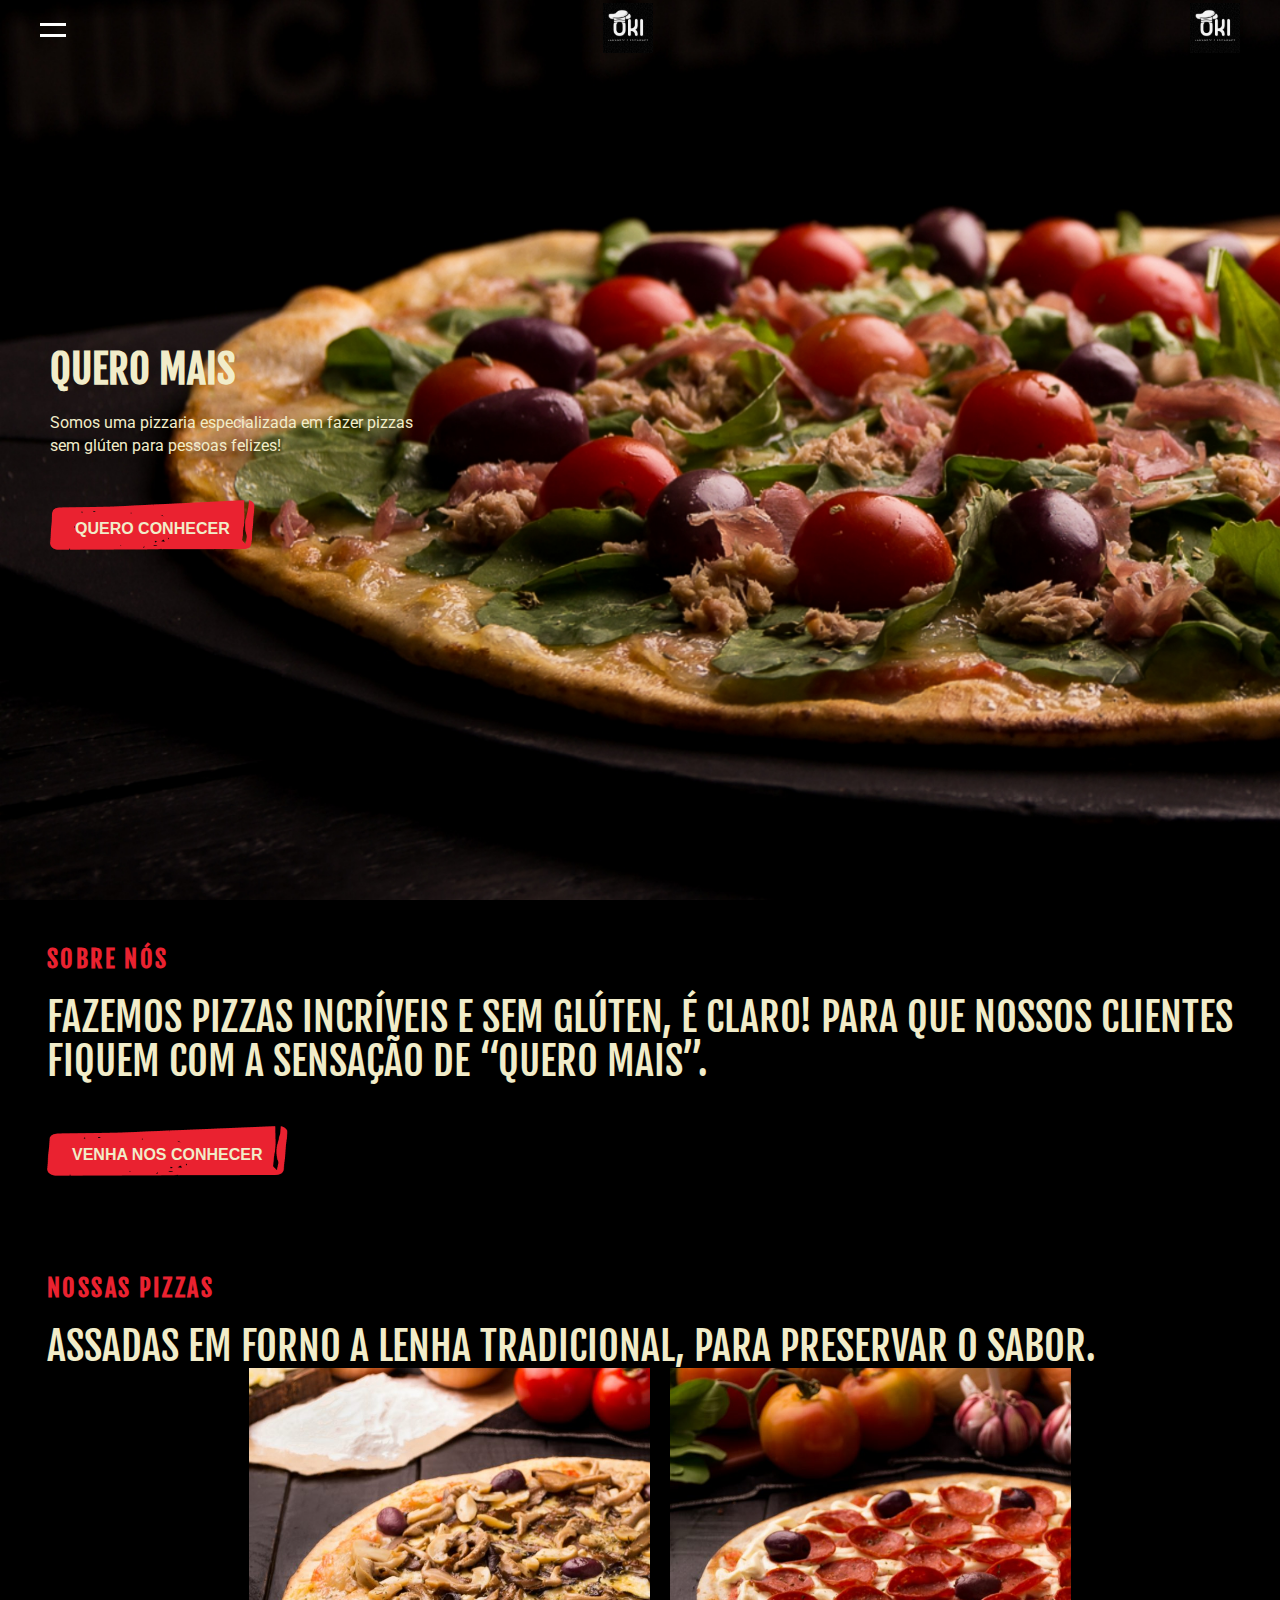
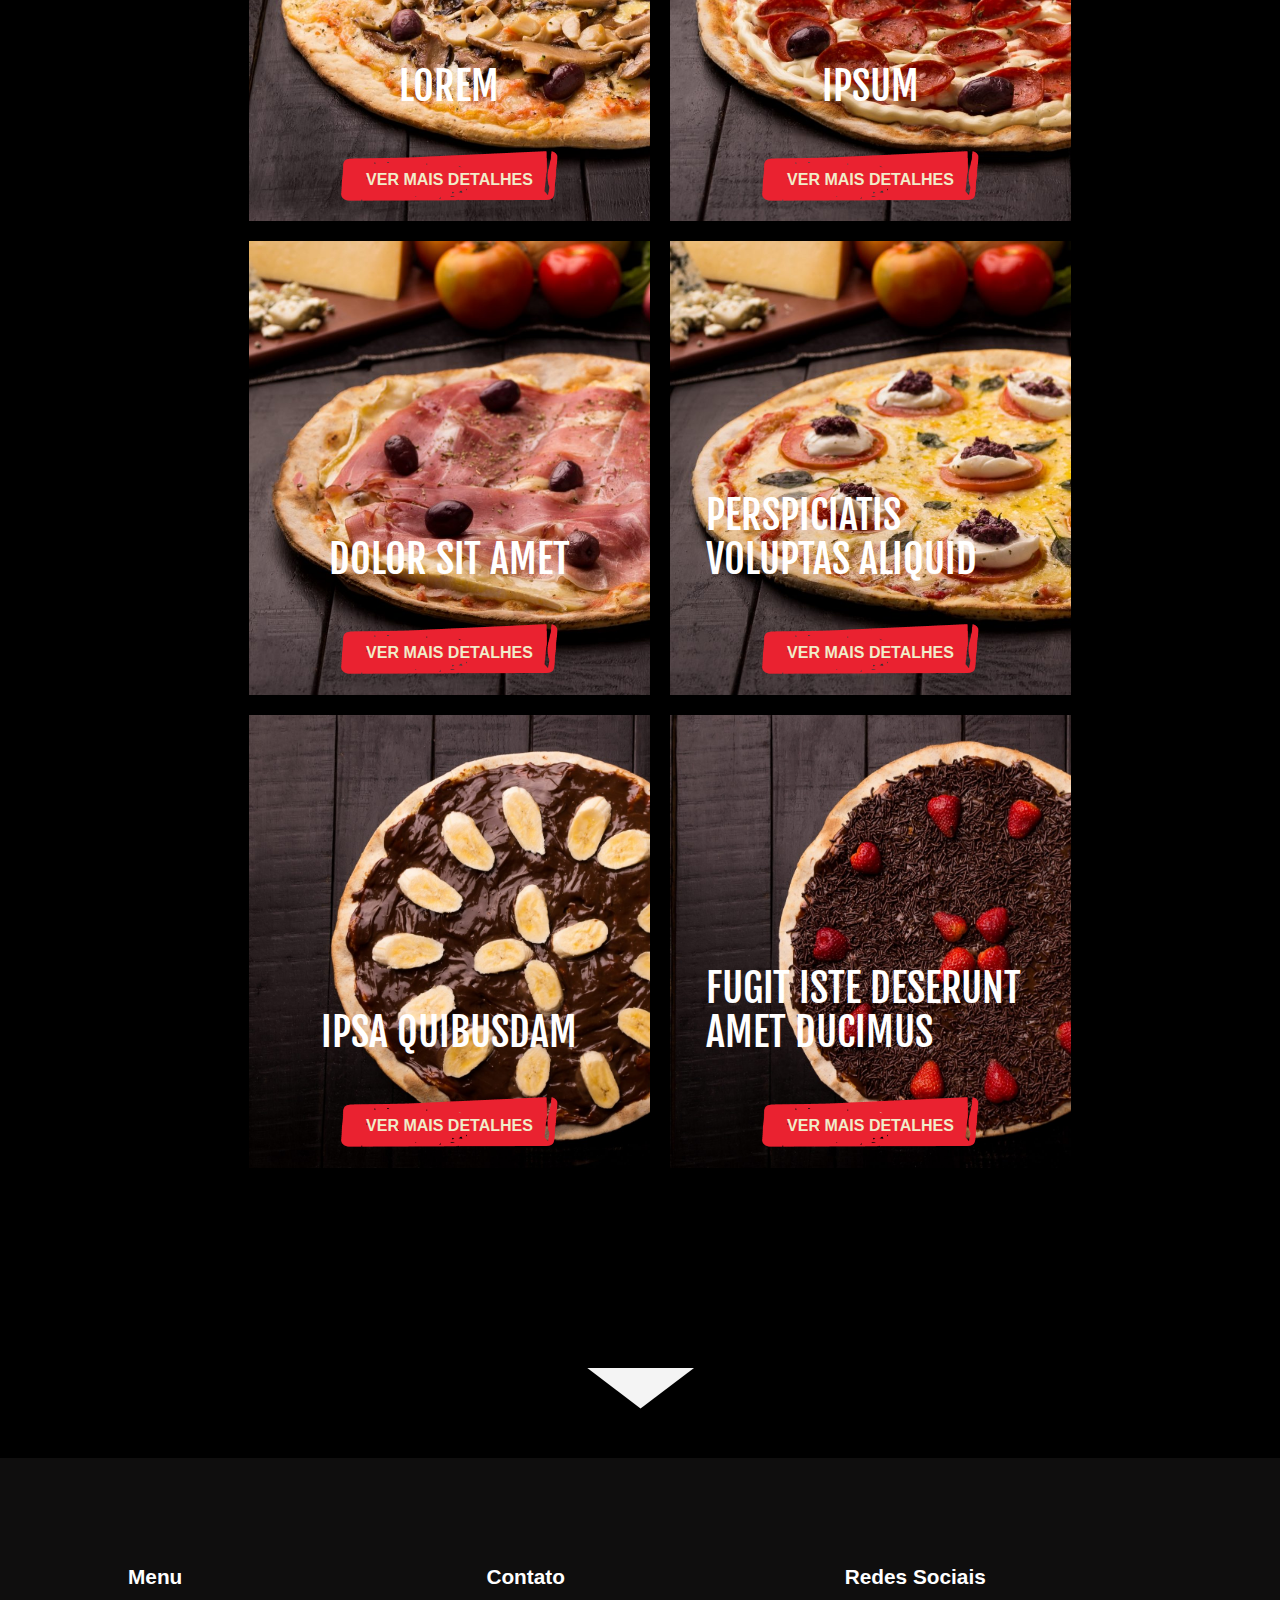
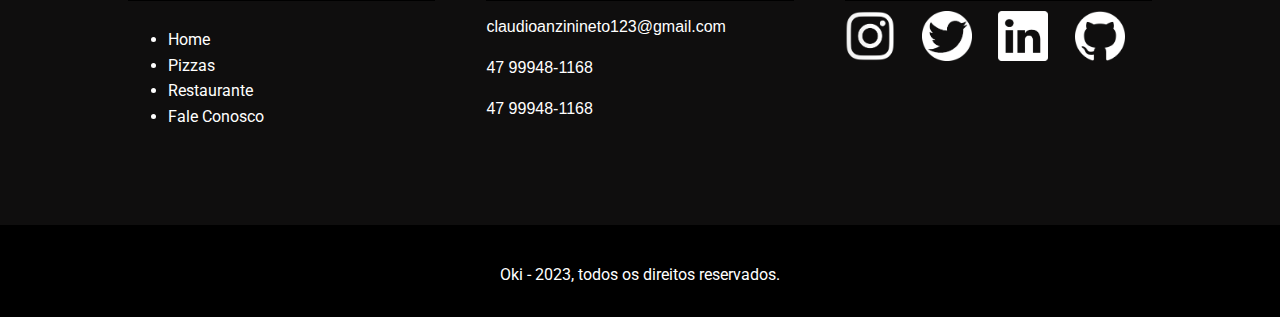
==== index.html @ cfecb326 "lolo" ====
<!DOCTYPE html>
<html lang="pt-br">

<head>
    <meta charset="UTF-8">
    <meta name="viewport" content="width=device-width, initial-scale=1.0">
    <title>Document</title>
    <link type="text/css" rel="stylesheet" href="css/main.css">
    <script src="main.js" defer></script>
</head>

<body>
    <header id="header">
        <nav id="header-nav">
            <ul style="list-style: none;">
                <li><a href="index.html" class="titulo-item active">Home</a></li>
                <li><a href="contato.html" class="titulo-item">Contato</a></li>
                <li><a href="referencias.html" class="titulo-item">Referencias</a></li>
            </ul>
        </nav>
        <div id="header-start">
            <div id="header-menu-button">
                <span id="menu-btn-sert-1"></span>
                <span id="menu-btn-sert-2"></span>
            </div>
        </div>
        <div id="header-mid">
            <a href="index.html"><img src="midia/icons/logo.jpg"></a>
        </div>
        <diV id="header-end">
            <div><img src="midia/icons/logo.jpg"></div>
        </diV>
    </header>
    <main>
        <section style="background: url('midia/backgrounds/pizza-background.jpg');background-size:cover;"
            class="img-section">
            <div class="div-img-section">
                <h1 class="titulo-padrao">QUERO MAIS</h1>
                <p class="sub-texto">Somos uma pizzaria especializada em fazer pizzas sem glúten para pessoas felizes!
                </p>
                <a href="#cardapio" class="botao">Quero conhecer</a>
            </div>

        </section>
        <section class="text-section">
            <h2 class="titulo-pequeno">Sobre nós</h2>
            <p class="titulo-padrao">Fazemos pizzas incríveis E sem glúten, é claro! para que nossos clientes fiquem com
                a sensação de “quero mais”.</p>
            <a href="#cardapio" class="botao">Venha nos conhecer</a>
        </section>
        <section id="cardapio" class="text-section" style="margin-top: 50px;">
            <h2 class="titulo-pequeno">Nossas Pizzas</h2>
            <p class="titulo-padrao">assadas em forno a lenha tradicional, para preservar o sabor.</p>
            <ul class="tabela-pizzas">
                <li class="lista-item-div" style="background-image: url('midia/pizzas/1.jpg');">
                    <p class="titulo-item">Lorem</p>
                    <a class="botao">Ver mais detalhes</a>
                </li>
                <li class="lista-item-div" style="background-image: url('midia/pizzas/2.jpg');">
                    <p class="titulo-item">Ipsum</p>
                    <a class="botao">Ver mais detalhes</a>
                </li>
                <li class="lista-item-div" style="background-image: url('midia/pizzas/3.jpg');">
                    <p class="titulo-item">dolor sit amet</p>
                    <a class="botao">Ver mais detalhes</a>
                </li>
                <li class="lista-item-div" style="background-image: url('midia/pizzas/4.jpg');">
                    <p class="titulo-item">Perspiciatis voluptas aliquid</p>
                    <a class="botao">Ver mais detalhes</a>
                </li>
                <li class="lista-item-div" style="background-image: url('midia/pizzas/5.jpg');">
                    <p class="titulo-item">Ipsa quibusdam</p>
                    <a class="botao">Ver mais detalhes</a>
                </li>
                <li class="lista-item-div" style="background-image: url('midia/pizzas/6.jpg');">
                    <p class="titulo-item">fugit iste deserunt amet ducimus</p>
                    <a class="botao">Ver mais detalhes</a>
                </li>

            </ul>
        </section>

    </main>
    <div class="footer-arrow">
        <svg data-name="Layer 1" xmlns="http://www.w3.org/2000/svg" viewBox="0 0 1200 120" preserveAspectRatio="none">
            <path d="M649.97 0L550.03 0 599.91 54.12 649.97 0z" class="shape-fill"></path>
        </svg>
    </div>

    <footer class="main_footer container">

        <div class="content">

            <div class="colfooter">

                <h4 class="titleFooter"> Menu</h4>

                <ul>

                    <li><a href="#" title="Página Inícial">Home</a></li>
                    <li><a href="#" title="Sobre a Empresa">Pizzas</a></li>
                    <li><a href="#" title="Galeria de Fotos">Restaurante</a></li>
                    <li><a href="#" title="Fale Conosco">Fale Conosco</a></li>

                </ul>

            </div>

            <div class="colfooter">

                <h4 class="titleFooter">Contato</h4>
                <p><i class="icon icon-mail"></i> claudioanzinineto123@gmail.com</p>
                <p><i class="icon icon-phone"></i> 47 99948-1168</p>
                <p><i class="icon icon-whatsapp"></i> 47 99948-1168</p>

            </div>

            <div class="colfooter">

                <h4 class="titleFooter"> Redes Sociais</h4>
                <div id="footer-social">
                    <a href="#" class="redesocial"><span> <i class="icon icon-facebook"></i><img class="icon-social-img"
                                src="midia/icons/insta-branco.png" alt=""></span></a>
                    <a href="#" class="redesocial"><span> <i class="icon icon-instagram"></i><img
                                class="icon-social-img" src="midia/icons/twitter-branco.png" alt=""></span></a>
                    <a href="#" class="redesocial"><span> <i class="icon icon-twitter"></i><img class="icon-social-img"
                                src="midia/icons/linkedin-branco.png" alt=""></span></a>
                    <a href="#" class="redesocial"><span> <i class="icon icon-pinterest"></i><img
                                class="icon-social-img" src="midia/icons/github-branco.png" alt=""></span></a>
                </div>

                </form>

            </div>

            <div class="clear"></div>

        </div>

        <div class="main_footer_copy">

            <p class="m-b-footer"> Oki - 2023, todos os direitos reservados.</p>

        </div>

    </footer>
</body>

</html>
---- css/main.css ----
@import url('https://fonts.googleapis.com/css2?family=Montserrat:wght@300&family=Roboto&display=swap');
@import url('https://fonts.googleapis.com/css2?family=Fjalla+One&display=swap');

body,
html {
    padding: 0;
    margin: 0;
    background-color: black;
}

* {
    font-family: 'Roboto', sans-serif;
}

h3,
h2,
h1 {
    font-family: 'Montserrat', sans-serif;
}

#header {
    height: 60px;
    width: calc(100% - 80px);
    padding: 0 40px;
    display: flex;
    top:0;
    z-index: 9999;
    justify-content: space-between;
    align-items: center;
    position: fixed;
    transition: all .4s ease;
}


#menu-btn-sert-1 {
    width: 26px;
    height: 3px;
    background-color: white;
    display: block;
    transition: all .4s ease;
}

#header-menu-button {
    cursor: pointer;
}

#menu-btn-sert-2 {
    width: 26px;
    height: 3px;
    background-color: white;
    display: block;
    margin-top: 8px;
    transition: all .4s ease;
}

.menu-btn1-aberta {
    transform: rotate(45deg);
}

.menu-btn2-aberta {
    margin-top: -2px !important;
    transform: rotate(-45deg);
}

img {
    max-width: 50px;
    max-width: 50px;
}

#header-nav {
    top: 60px;
    left: -100%;
    display: block;
    position: fixed;
    color: white;
    background-color: black;
    z-index: 9998;
    padding: 18px 68px 24px 46px;
    min-height: 40px;
    min-width: 100px;
    transition: all .4s ease;
}

#header-nav.aberta {
    left: 0 !important;
}

.rolou {
    background-color: black !important;
}

.img-section {
    padding: 0 50px;
    height: 100vh;
    width: calc(100% - 100px);
}

.div-img-section {
    height: 100%;
    display: flex;
    justify-content: center;
    flex-direction: column;
    align-items: flex-start;
}

.titulo-padrao {
    font-family: 'Fjalla One', sans-serif;
    font-size: 2.5rem;
    line-height: 1.1em;
    text-align: left;
    color: #f1ecc9;
    margin: 0;
    text-transform: uppercase;
}

.sub-texto {
    line-height: 1.44em;
    max-width: 24em;
    margin-top: 20px;
    color: #f1ecc9;
    margin-bottom: 0;
}

.botao {
    margin-top: 40px;
    display: inline-flex;
    cursor: pointer;
    text-decoration: none;
    font-family: sans-serif;
    font-weight: 700;
    font-size: var(--font-16);
    line-height: 1em;
    color: #f1ecc9;
    text-transform: uppercase;
    background-image: url('../midia/backgrounds/background-botoes.png');
    background-repeat: no-repeat;
    background-position: center;
    background-size: 100% 100%;
    background-color: rgba(0, 0, 0, 0);
    padding: 1.5em 1.5625em 1em;
    transition: color .3s;
    transition: all 250ms ease;
}
.botao:hover{
    scale: 1.2;
}

.titulo-pequeno {
    font-family: 'Fjalla One', sans-serif;
    font-weight: bold;
    letter-spacing: .1em;
    line-height: 1em;
    color: #ea2230;
    margin: 0 0 1em;
    text-transform: uppercase;
}

.text-section {
    width: calc(100% - 94px);
    padding: 47px 47px 0 47px;
}

.footer-arrow {
    padding-top: 200px;
    float: left;
    width: 100%;
    overflow: hidden;
    line-height: 0;

}

.footer-arrow svg {
    display: block;
    width: calc(100% + 1.3px);
    height: 30px;
    background-color: #000000;
}

.footer-arrow .shape-fill {
    fill: #f4f4f4;
    ;
}

.main_footer {
    background-color: #0f0e0e;
    color: #fff;
    font-size: 1em;
}

.main_footer .content {
    float: left;
    width: 80%;
    margin: 0 10%;
    padding: 5em 0;
}

.container {
    float: left;
    width: 100%;
}

.colfooter {

    width: 100%;
    height: auto;
    float: left;
    margin-bottom: 2em;
}

.colfooter ul {
    width: 100%;
    float: left;
}

.colfooter ul li {
    padding: 0.2em 0em;
}

.colfooter ul li a {
    text-decoration: none;
    color: #ffffff;
    font-size: 1em;
    transition: 0.2s;
}

.colfooter ul li a i {
    font-size: 0.5em;
}

.colfooter ul li a:hover {
    color: #fffb00;
}

.colfooter .titleFooter {
    font-family: 'Lato', sans-serif;
    font-size: 1.3em;
    color: #ffffff;
    padding-bottom: 0.5em;
    margin-bottom: 0.5em;
    border-bottom: 1px #000000 solid;

}

.colfooter p {

    font-family: 'Lato', sans-serif;
    color: #ffffff;
    font-size: 1em;
    height: 25px;

}

.colfooter .redesocial {

    color: #ffffff;
    float: left;
    text-decoration: none;
    display: block;
    width: 100%;
    margin-bottom: 10px;
    transition: 0.2s;

}

.colfooter .redesocial:hover {

    color: #fffb00;
    transition: 0.2s;

}

.main_footer_copy {
    background-color: #000000;
    width: 100%;
    float: left;
    font-family: 'Lato', sans-serif;
    text-align: center;
    padding: 1.5em 0em;
}

.main_footer_copy p {
    font-size: 1em;
    color: #ffffff;
    height: 20px;
}

.main_footer_copy .m-b-footer {
    margin-bottom: 0.5em;
}

.main_footer_copy .by {
    font-size: 0.96em;
}

.main_footer_copy .by a {
    color: #fff;
    text-decoration: none;
    font-weight: 600;
    transition: 0.2s;
}

.main_footer_copy .by a:hover {
    text-decoration: underline;
    color: #fffb00
}

.main_footer_copy .by i {
    font-size: 0.96em;
    margin-right: 3px;
    color: #000000;
}


@media (min-width:48em) {

    .colfooter {
        width: 30%;
        margin-right: 5%;
        margin-bottom: 0;
    }

    .colfooter:nth-of-type(3n+0) {
        margin-right: 0;
        border-right: 0;
    }

    .footer-arrow svg {
        height: 50px;
    }

}

@media (min-width:60em) {
    .footer-arrow svg {
        height: 70px;
    }
}

@media (min-width:80em) {
    .footer-arrow svg {
        height: 90px;
    }

}

#footer-social {
    display: flex;
    flex-direction: row;
}

.icon-social-img {
    height: 50px;
}
.lista-item-div{
    padding: 2.22rem 2.22rem 1.11rem;
    display: flex;
    flex-direction: column;
    justify-content: flex-end;
    align-items: center;
    z-index: 3;
    width: 330px;
    height: 400px;
    background-size: cover;
}
.titulo-item{
    font-family: 'Fjalla One', sans-serif;
    font-size: 2.5rem;
    line-height: 1.1em;
    text-align: left;
    color: white;
    margin: 0;
    text-transform: uppercase;
}
.tabela-pizzas{
    display: flex;
    flex-wrap: wrap;
    gap: 20px;
    max-width: 830px;
    justify-content: center;
    margin: auto;
}
.active{
    color: #ea2230;
}
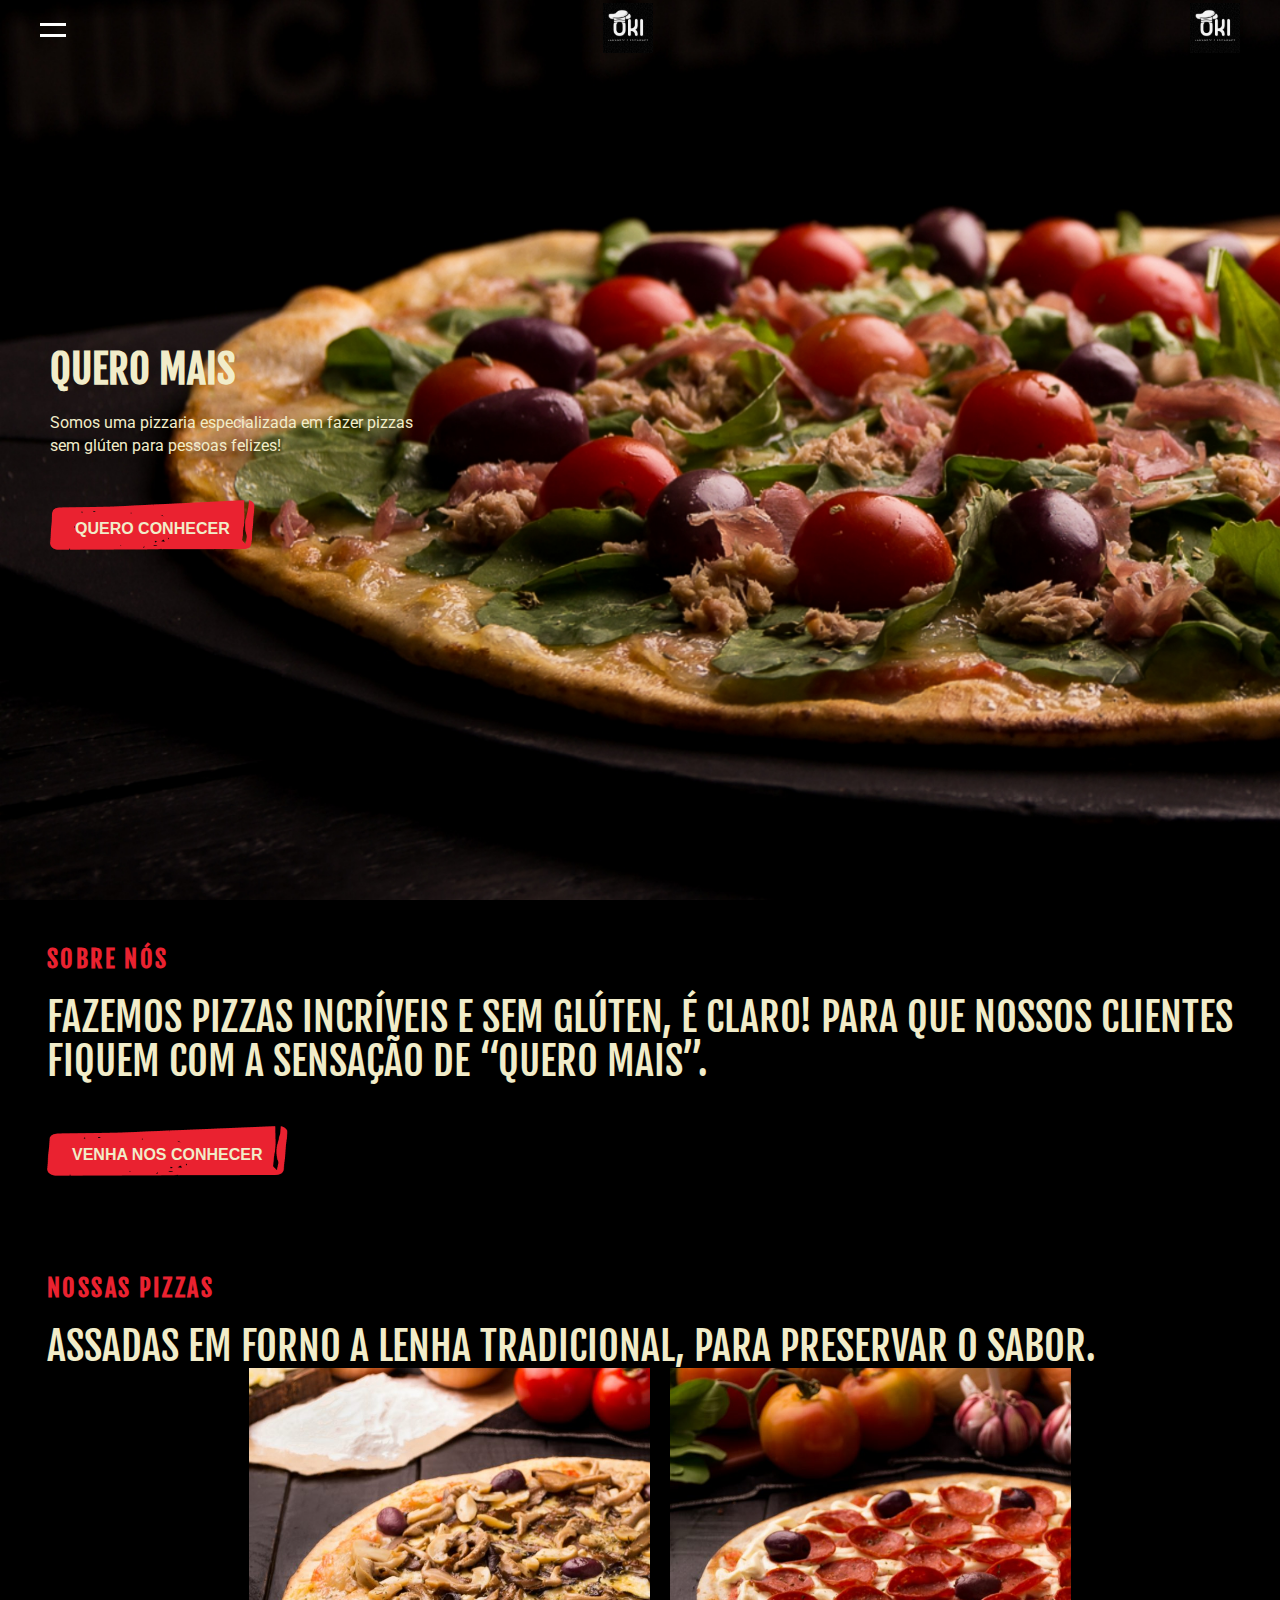
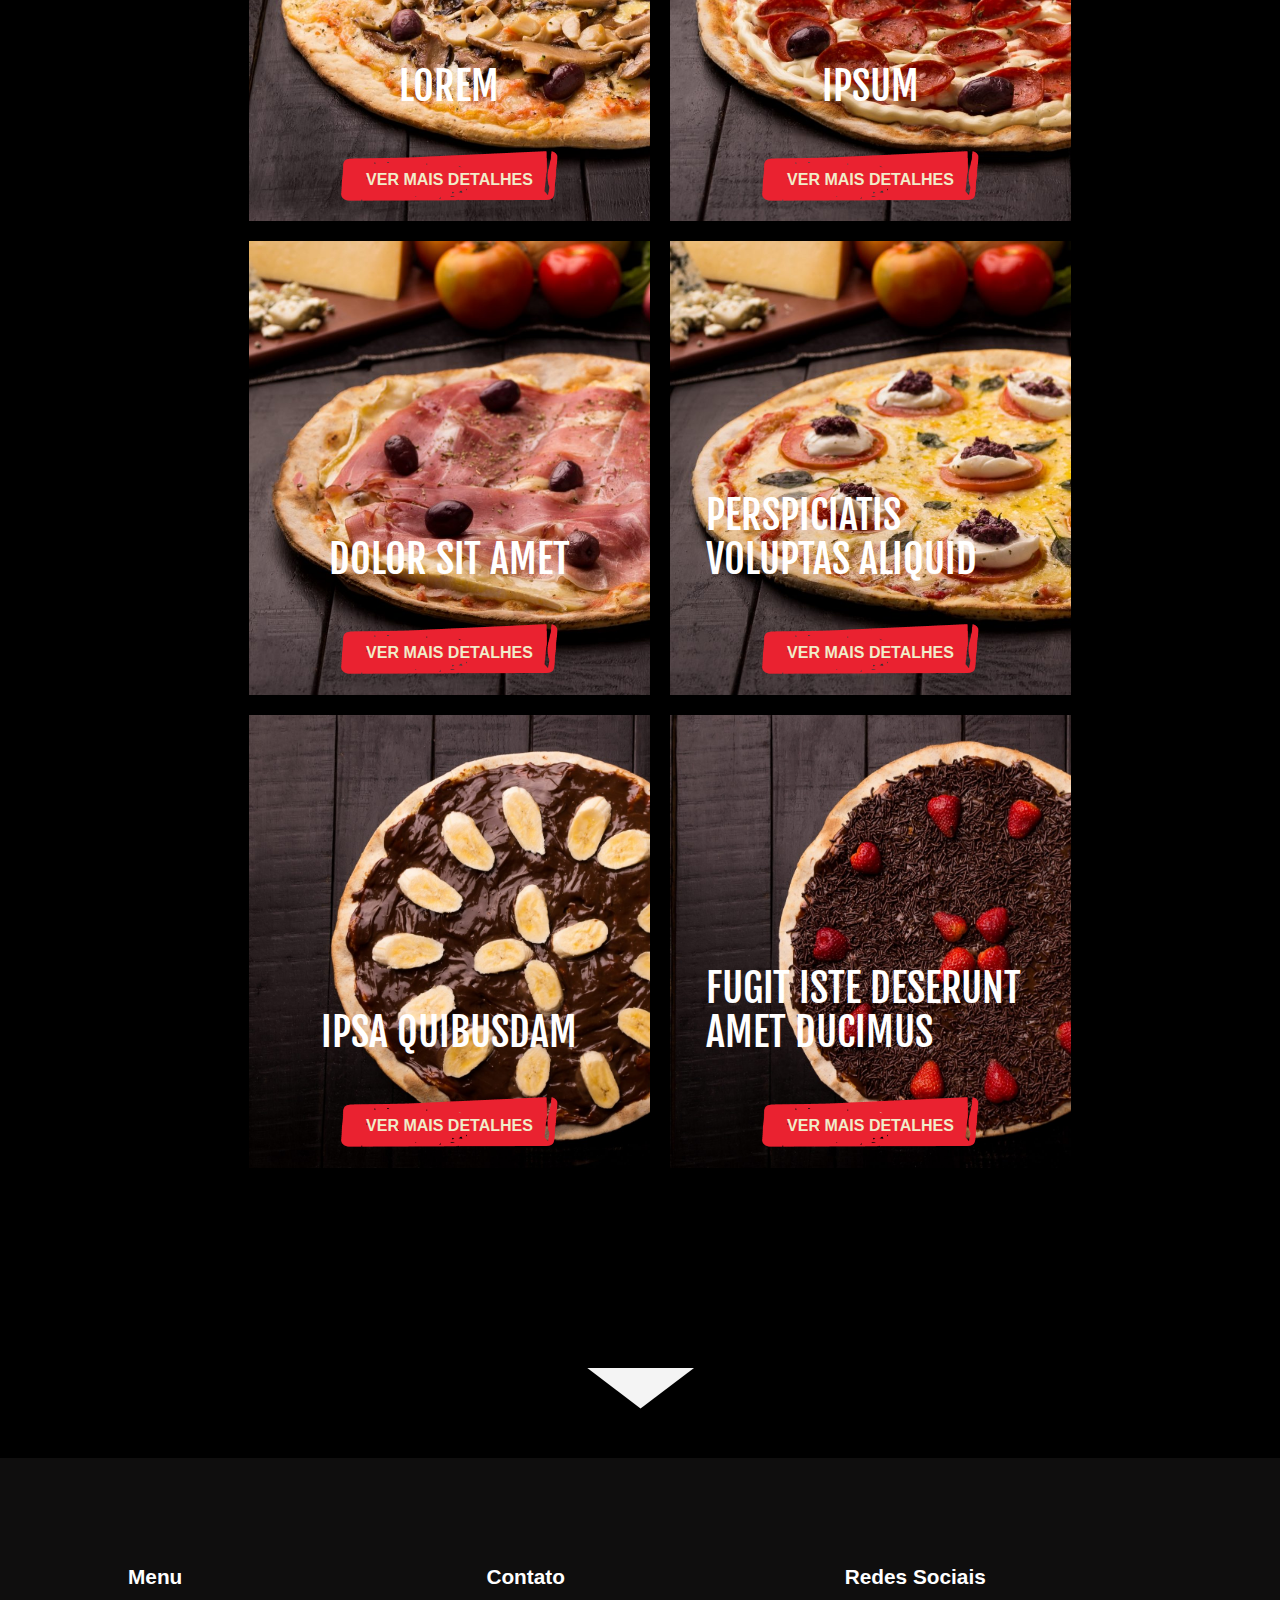
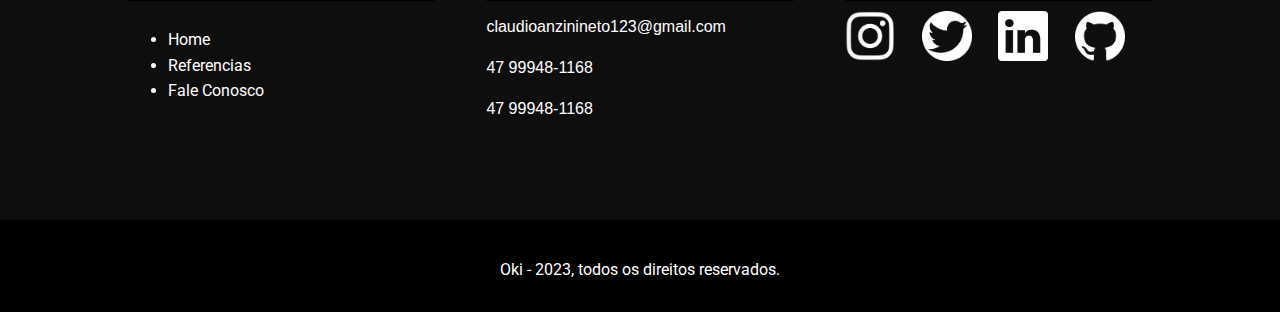
==== commit da531e80: "lol" ====
--- a/index.html
+++ b/index.html
@@ -54,27 +54,27 @@
             <ul class="tabela-pizzas">
                 <li class="lista-item-div" style="background-image: url('midia/pizzas/1.jpg');">
                     <p class="titulo-item">Lorem</p>
-                    <a class="botao">Ver mais detalhes</a>
+                    <a href="pizza.html" class="botao">Ver mais detalhes</a>
                 </li>
                 <li class="lista-item-div" style="background-image: url('midia/pizzas/2.jpg');">
                     <p class="titulo-item">Ipsum</p>
-                    <a class="botao">Ver mais detalhes</a>
+                    <a href="pizza.html" class="botao">Ver mais detalhes</a>
                 </li>
                 <li class="lista-item-div" style="background-image: url('midia/pizzas/3.jpg');">
                     <p class="titulo-item">dolor sit amet</p>
-                    <a class="botao">Ver mais detalhes</a>
+                    <a href="pizza.html" class="botao">Ver mais detalhes</a>
                 </li>
                 <li class="lista-item-div" style="background-image: url('midia/pizzas/4.jpg');">
                     <p class="titulo-item">Perspiciatis voluptas aliquid</p>
-                    <a class="botao">Ver mais detalhes</a>
+                    <a href="pizza.html" class="botao">Ver mais detalhes</a>
                 </li>
                 <li class="lista-item-div" style="background-image: url('midia/pizzas/5.jpg');">
                     <p class="titulo-item">Ipsa quibusdam</p>
-                    <a class="botao">Ver mais detalhes</a>
+                    <a href="pizza.html" class="botao">Ver mais detalhes</a>
                 </li>
                 <li class="lista-item-div" style="background-image: url('midia/pizzas/6.jpg');">
                     <p class="titulo-item">fugit iste deserunt amet ducimus</p>
-                    <a class="botao">Ver mais detalhes</a>
+                    <a href="pizza.html" class="botao">Ver mais detalhes</a>
                 </li>
 
             </ul>
@@ -96,12 +96,9 @@
                 <h4 class="titleFooter"> Menu</h4>
 
                 <ul>
-
-                    <li><a href="#" title="Página Inícial">Home</a></li>
-                    <li><a href="#" title="Sobre a Empresa">Pizzas</a></li>
-                    <li><a href="#" title="Galeria de Fotos">Restaurante</a></li>
-                    <li><a href="#" title="Fale Conosco">Fale Conosco</a></li>
-
+                    <li><a href="index.html" title="Página Inícial">Home</a></li>
+                    <li><a href="referencias.html" title="Galeria de Fotos">Referencias</a></li>
+                    <li><a href="contato.html" title="Fale Conosco">Fale Conosco</a></li>
                 </ul>
 
             </div>
--- a/css/main.css
+++ b/css/main.css
@@ -381,4 +381,19 @@
 }
 .active{
     color: #ea2230;
+}
+#container-referencias{
+    margin: 0;
+    padding: 300px;
+    display: flex;
+    align-items: center;
+    justify-content: center;
+    height: 50vh;
+}
+
+#container-referencias a{
+    text-decoration: none;
+    list-style:none;
+    color: white;
+    padding: 1rem;
 }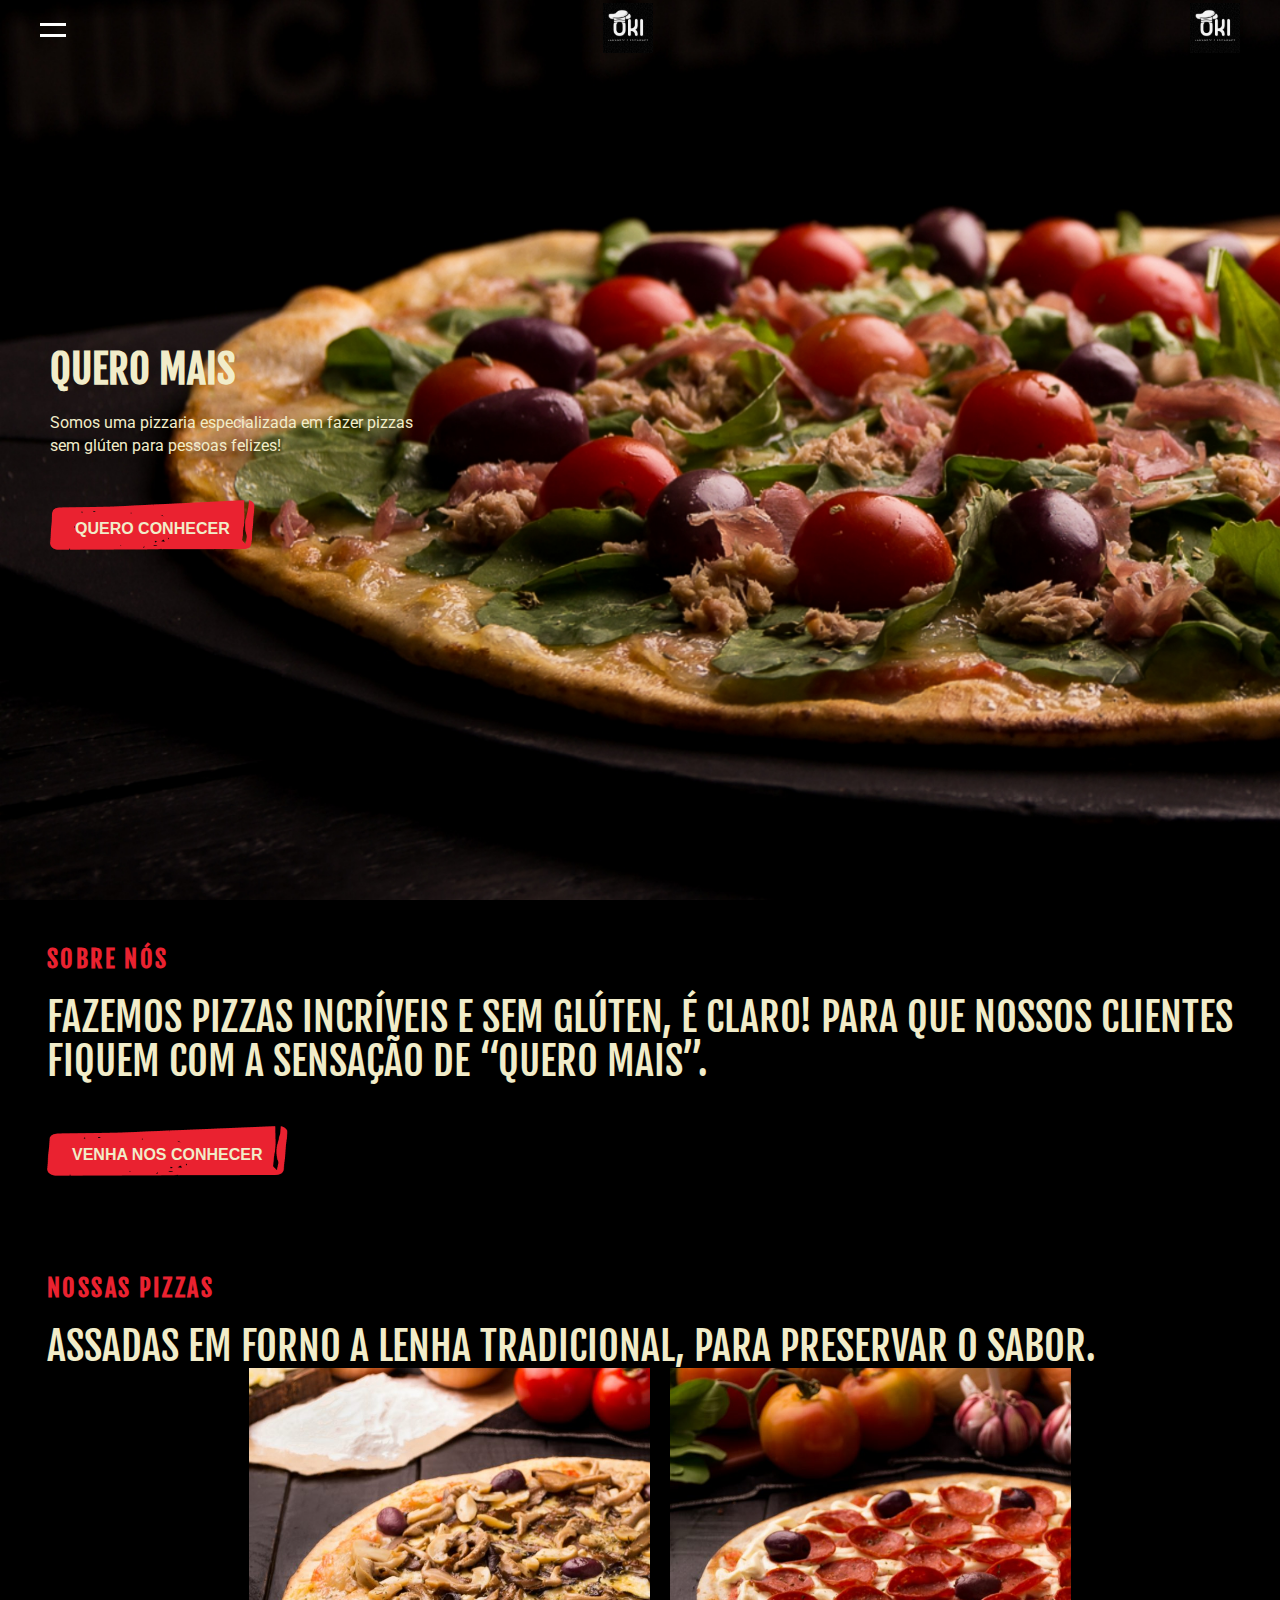
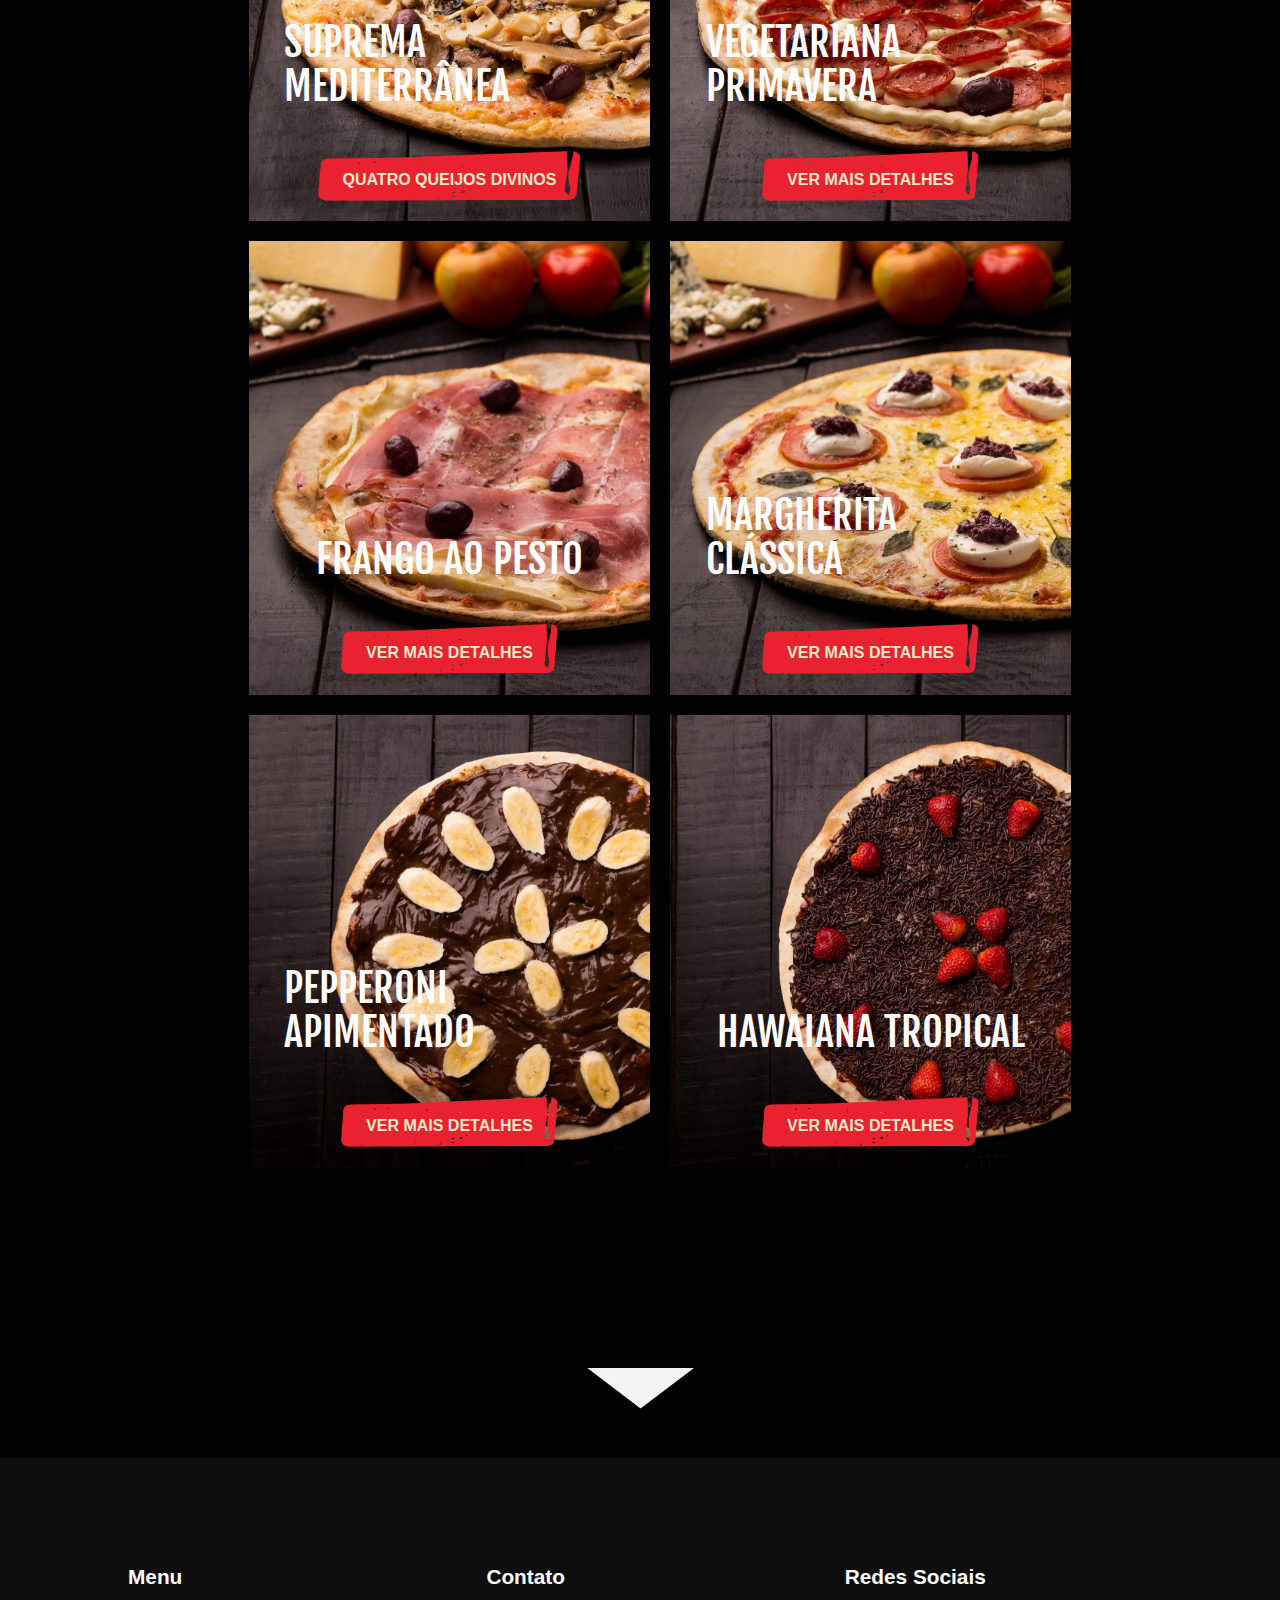
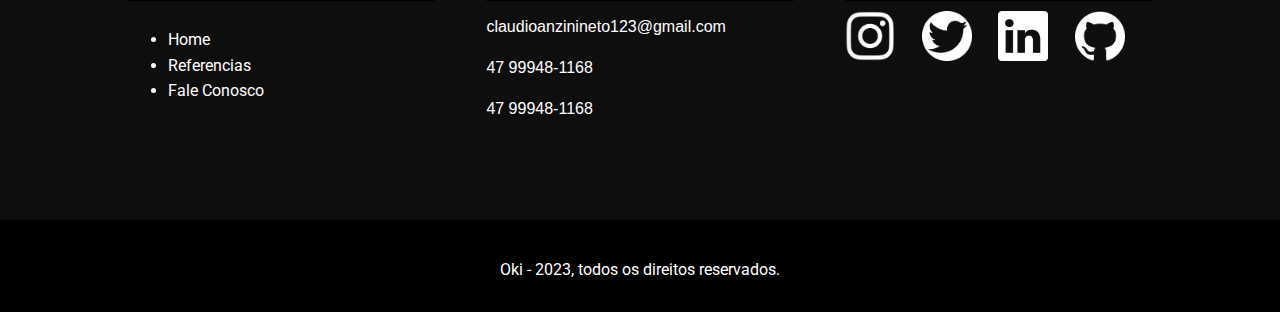
==== commit e8b2bae5: "lol" ====
--- a/index.html
+++ b/index.html
@@ -53,27 +53,27 @@
             <p class="titulo-padrao">assadas em forno a lenha tradicional, para preservar o sabor.</p>
             <ul class="tabela-pizzas">
                 <li class="lista-item-div" style="background-image: url('midia/pizzas/1.jpg');">
-                    <p class="titulo-item">Lorem</p>
-                    <a href="pizza.html" class="botao">Ver mais detalhes</a>
+                    <p class="titulo-item">Suprema Mediterrânea</p>
+                    <a href="pizza.html" class="botao">Quatro Queijos Divinos</a>
                 </li>
                 <li class="lista-item-div" style="background-image: url('midia/pizzas/2.jpg');">
-                    <p class="titulo-item">Ipsum</p>
+                    <p class="titulo-item">Vegetariana Primavera</p>
                     <a href="pizza.html" class="botao">Ver mais detalhes</a>
                 </li>
                 <li class="lista-item-div" style="background-image: url('midia/pizzas/3.jpg');">
-                    <p class="titulo-item">dolor sit amet</p>
+                    <p class="titulo-item">Frango ao Pesto</p>
                     <a href="pizza.html" class="botao">Ver mais detalhes</a>
                 </li>
                 <li class="lista-item-div" style="background-image: url('midia/pizzas/4.jpg');">
-                    <p class="titulo-item">Perspiciatis voluptas aliquid</p>
+                    <p class="titulo-item">Margherita Clássica</p>
                     <a href="pizza.html" class="botao">Ver mais detalhes</a>
                 </li>
                 <li class="lista-item-div" style="background-image: url('midia/pizzas/5.jpg');">
-                    <p class="titulo-item">Ipsa quibusdam</p>
+                    <p class="titulo-item">Pepperoni Apimentado</p>
                     <a href="pizza.html" class="botao">Ver mais detalhes</a>
                 </li>
                 <li class="lista-item-div" style="background-image: url('midia/pizzas/6.jpg');">
-                    <p class="titulo-item">fugit iste deserunt amet ducimus</p>
+                    <p class="titulo-item">Hawaiana Tropical</p>
                     <a href="pizza.html" class="botao">Ver mais detalhes</a>
                 </li>
 
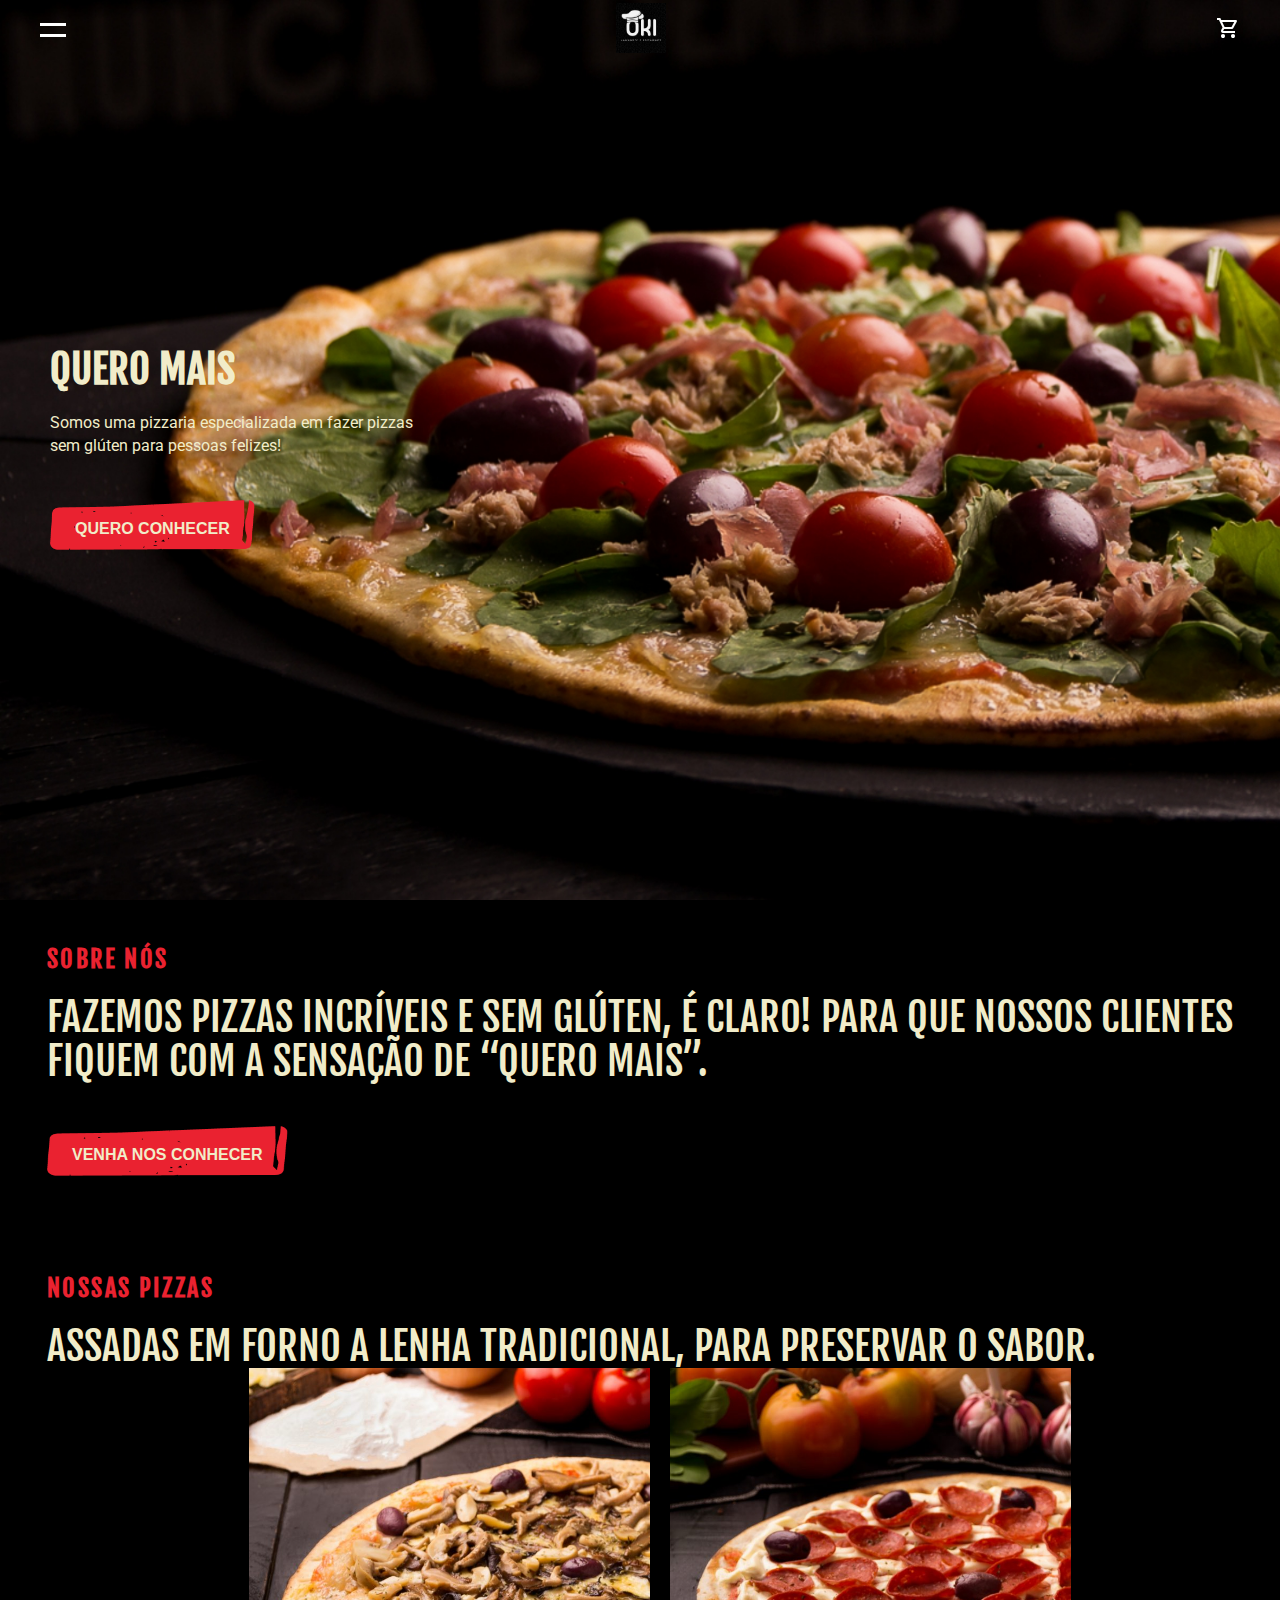
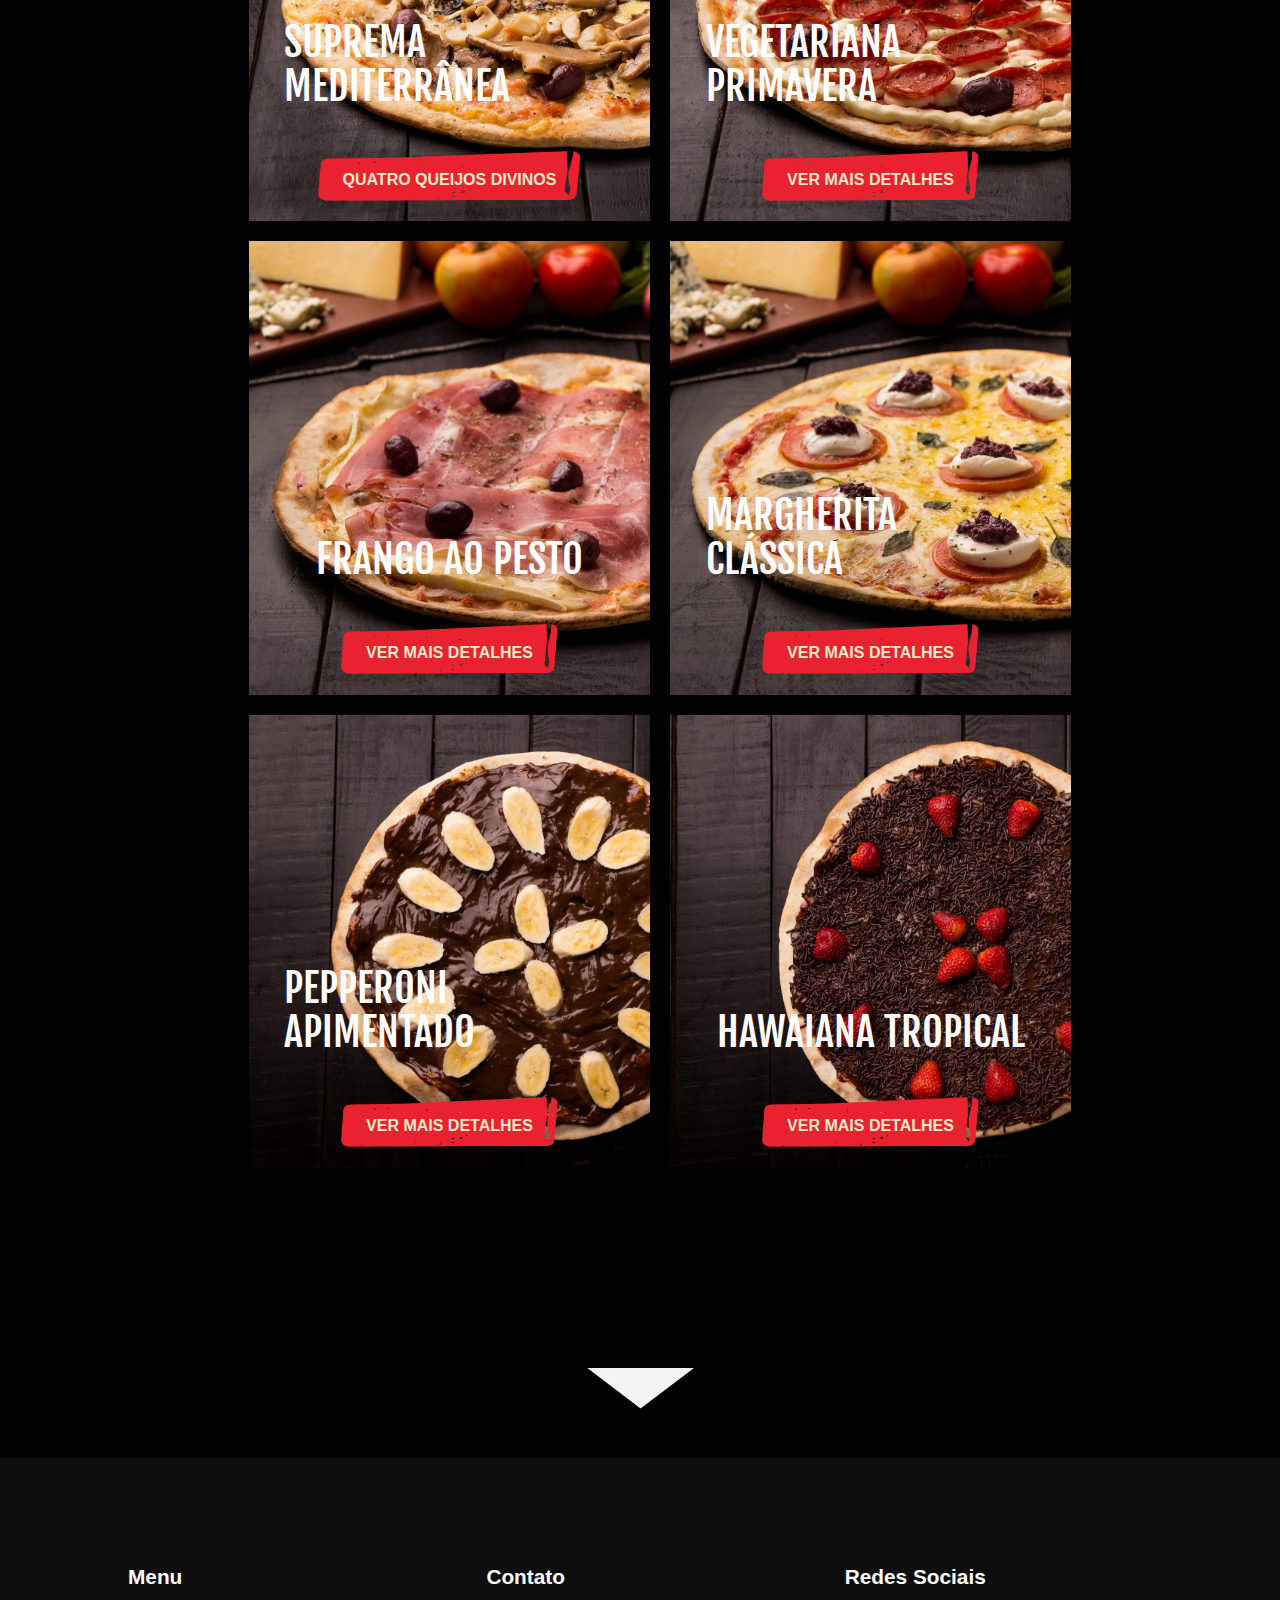
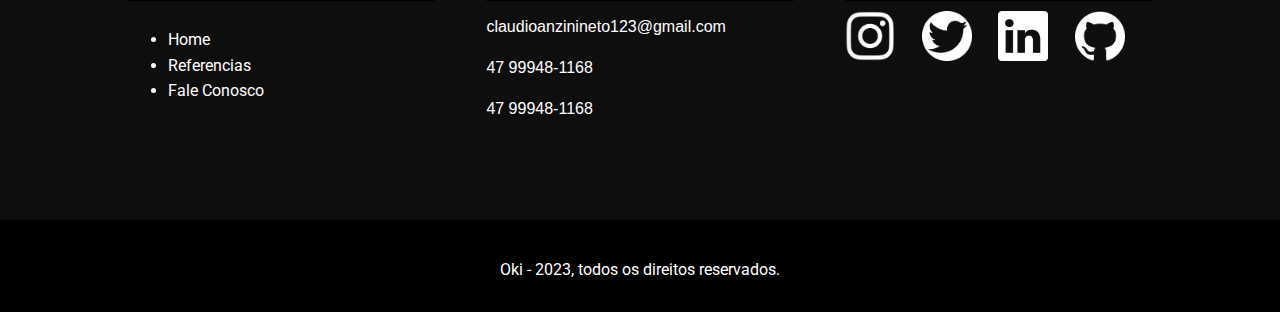
==== commit 3e8c411c: "lol" ====
--- a/index.html
+++ b/index.html
@@ -7,6 +7,7 @@
     <title>Document</title>
     <link type="text/css" rel="stylesheet" href="css/main.css">
     <script src="main.js" defer></script>
+    <link rel="stylesheet" href="https://fonts.googleapis.com/css2?family=Material+Symbols+Outlined:opsz,wght,FILL,GRAD@20..48,100..700,0..1,-50..200" />
 </head>
 
 <body>
@@ -28,8 +29,10 @@
             <a href="index.html"><img src="midia/icons/logo.jpg"></a>
         </div>
         <diV id="header-end">
-            <div><img src="midia/icons/logo.jpg"></div>
-        </diV>
+            <span class="material-symbols-outlined">
+                shopping_cart
+                </span>
+        </diV> 
     </header>
     <main>
         <section style="background: url('midia/backgrounds/pizza-background.jpg');background-size:cover;"
--- a/css/main.css
+++ b/css/main.css
@@ -1,5 +1,10 @@
 @import url('https://fonts.googleapis.com/css2?family=Montserrat:wght@300&family=Roboto&display=swap');
 @import url('https://fonts.googleapis.com/css2?family=Fjalla+One&display=swap');
+
+.material-symbols-outlined{
+    color: white;
+    cursor: pointer;
+}
 
 body,
 html {
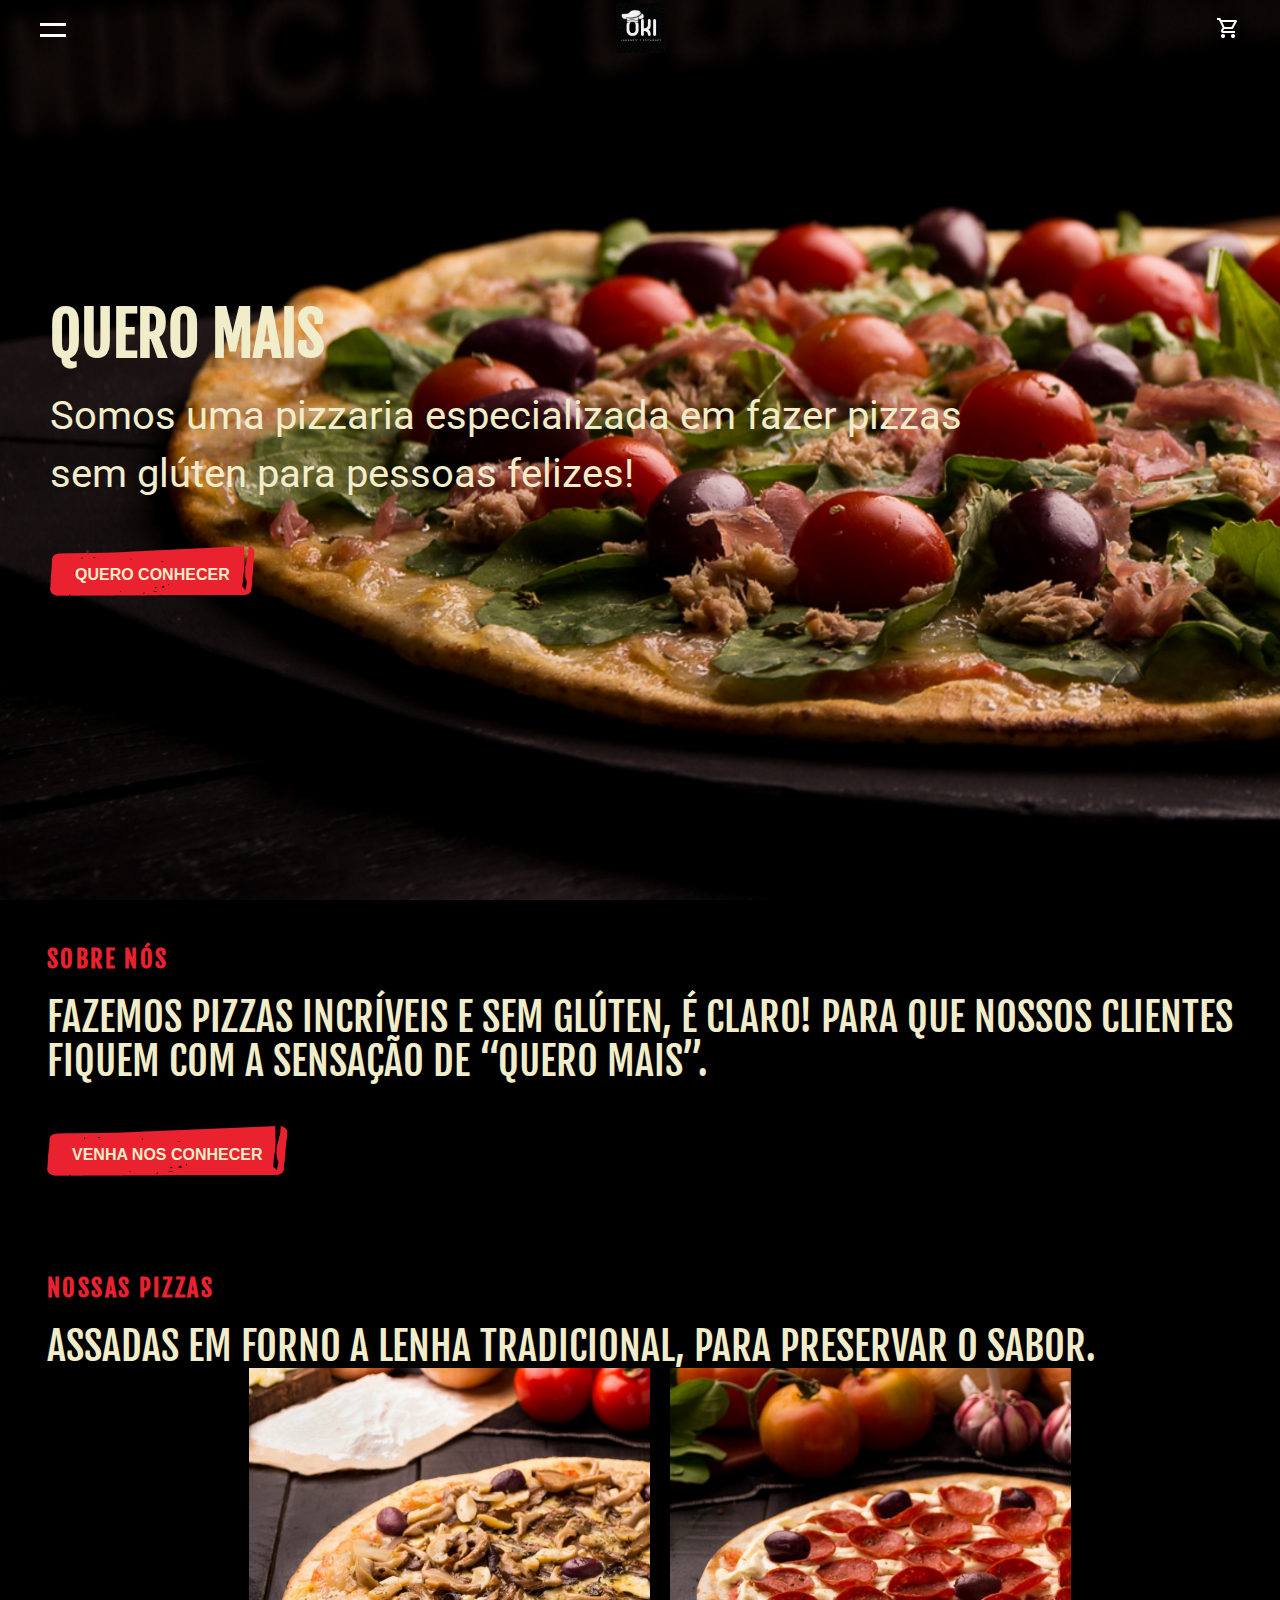
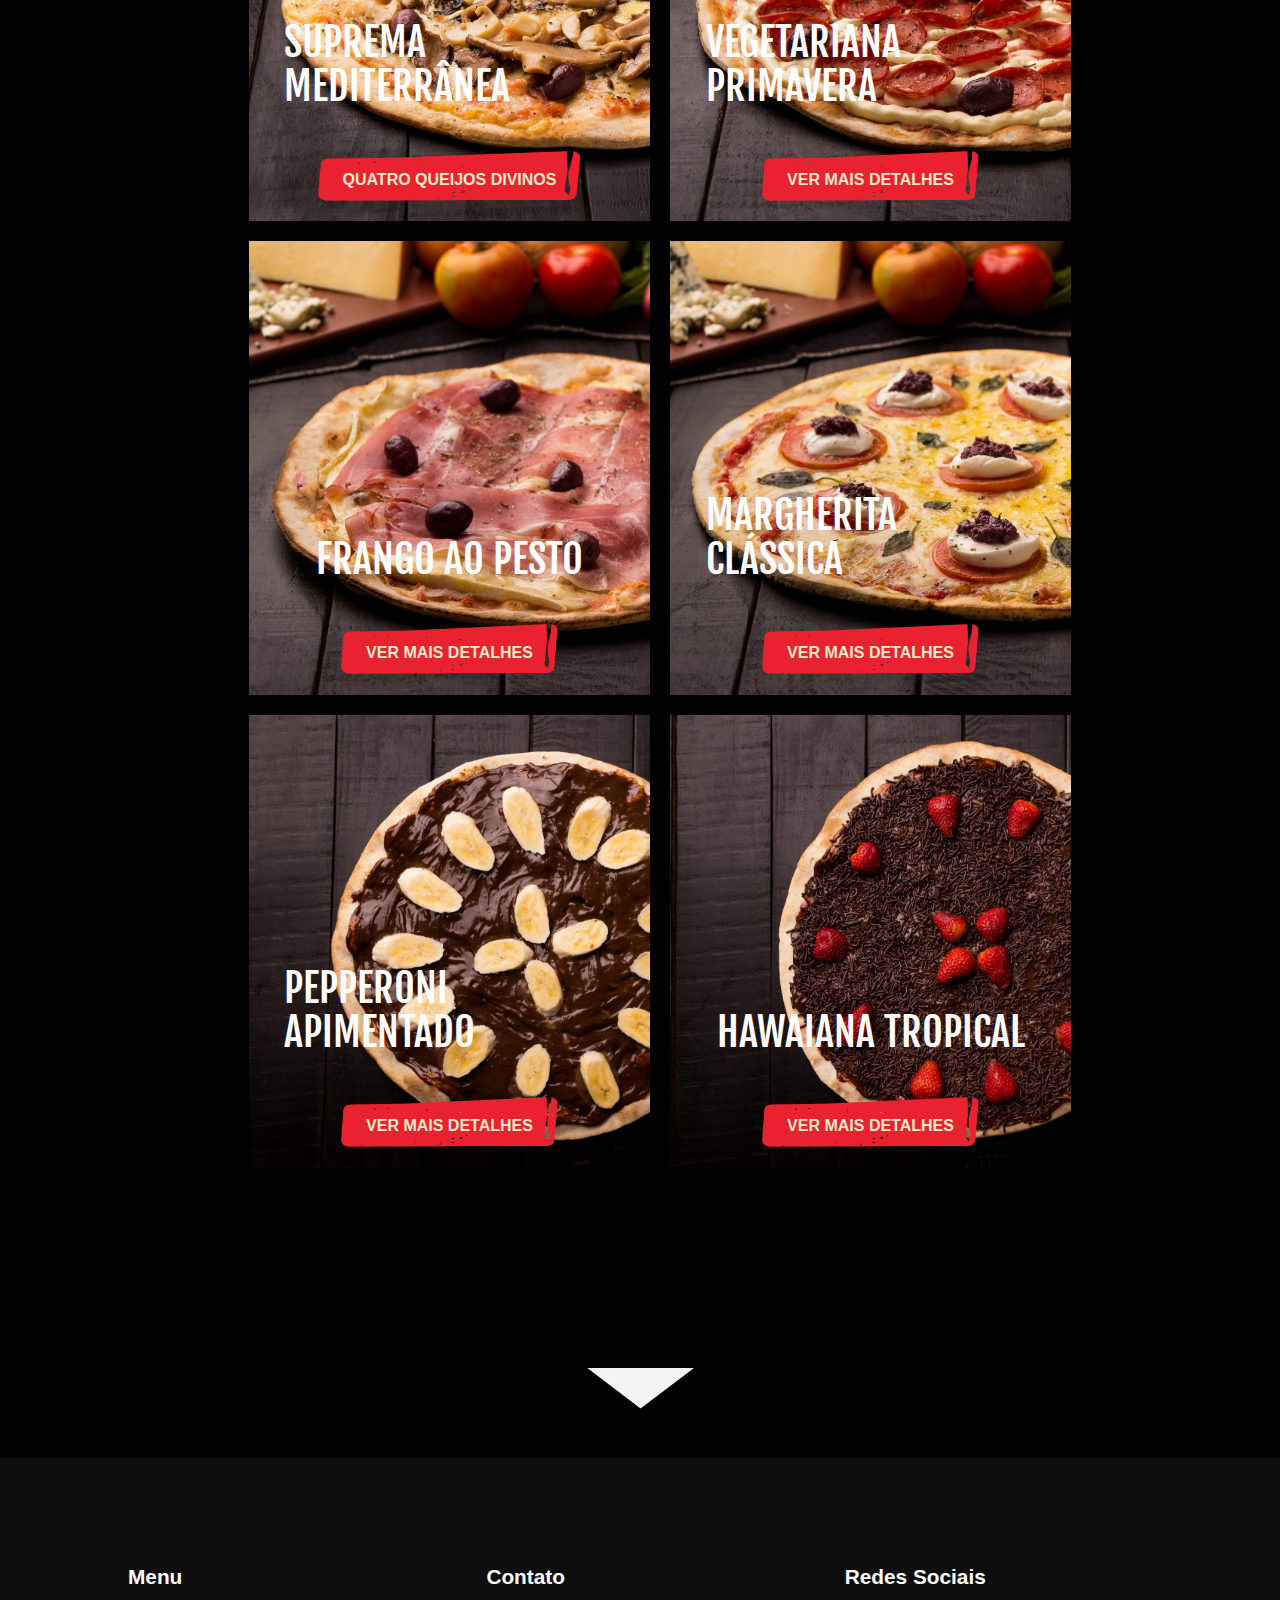
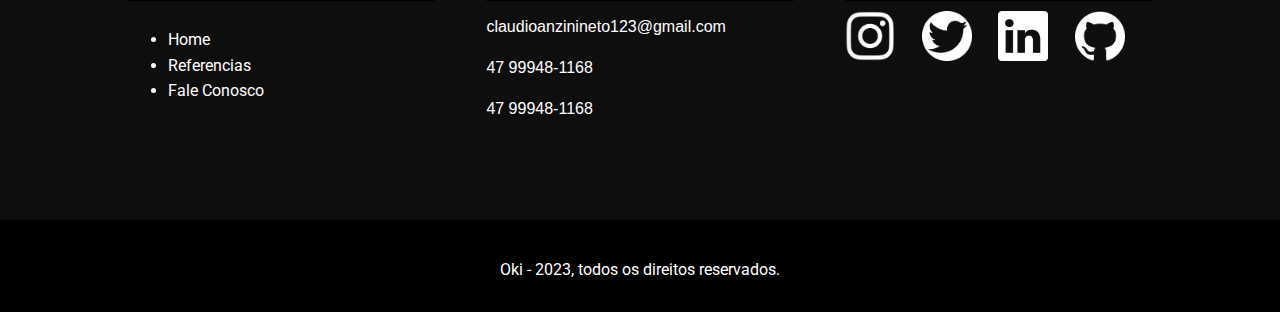
==== commit 8cc7480c: "FuckClaudio" ====
--- a/index.html
+++ b/index.html
@@ -38,8 +38,8 @@
         <section style="background: url('midia/backgrounds/pizza-background.jpg');background-size:cover;"
             class="img-section">
             <div class="div-img-section">
-                <h1 class="titulo-padrao">QUERO MAIS</h1>
-                <p class="sub-texto">Somos uma pizzaria especializada em fazer pizzas sem glúten para pessoas felizes!
+                <h1 class="titulo-padrao texto-h">QUERO MAIS</h1>
+                <p class="sub-texto texto-p">Somos uma pizzaria especializada em fazer pizzas sem glúten para pessoas felizes!
                 </p>
                 <a href="#cardapio" class="botao">Quero conhecer</a>
             </div>
--- a/css/main.css
+++ b/css/main.css
@@ -401,4 +401,24 @@
     list-style:none;
     color: white;
     padding: 1rem;
+}
+.texto-h{
+    font-size: 60px;
+}
+.texto-p{
+    font-size: 40px;
+}
+#header-nav ul li a{
+    font-size: 45px;
+}
+@media screen and (max-width: 800px) {
+    .texto-h{
+        font-size: 40px;
+    }
+    .texto-p{
+        font-size: 20px;
+    }
+    #header-nav ul li a{
+        font-size: 30px;
+    }
 }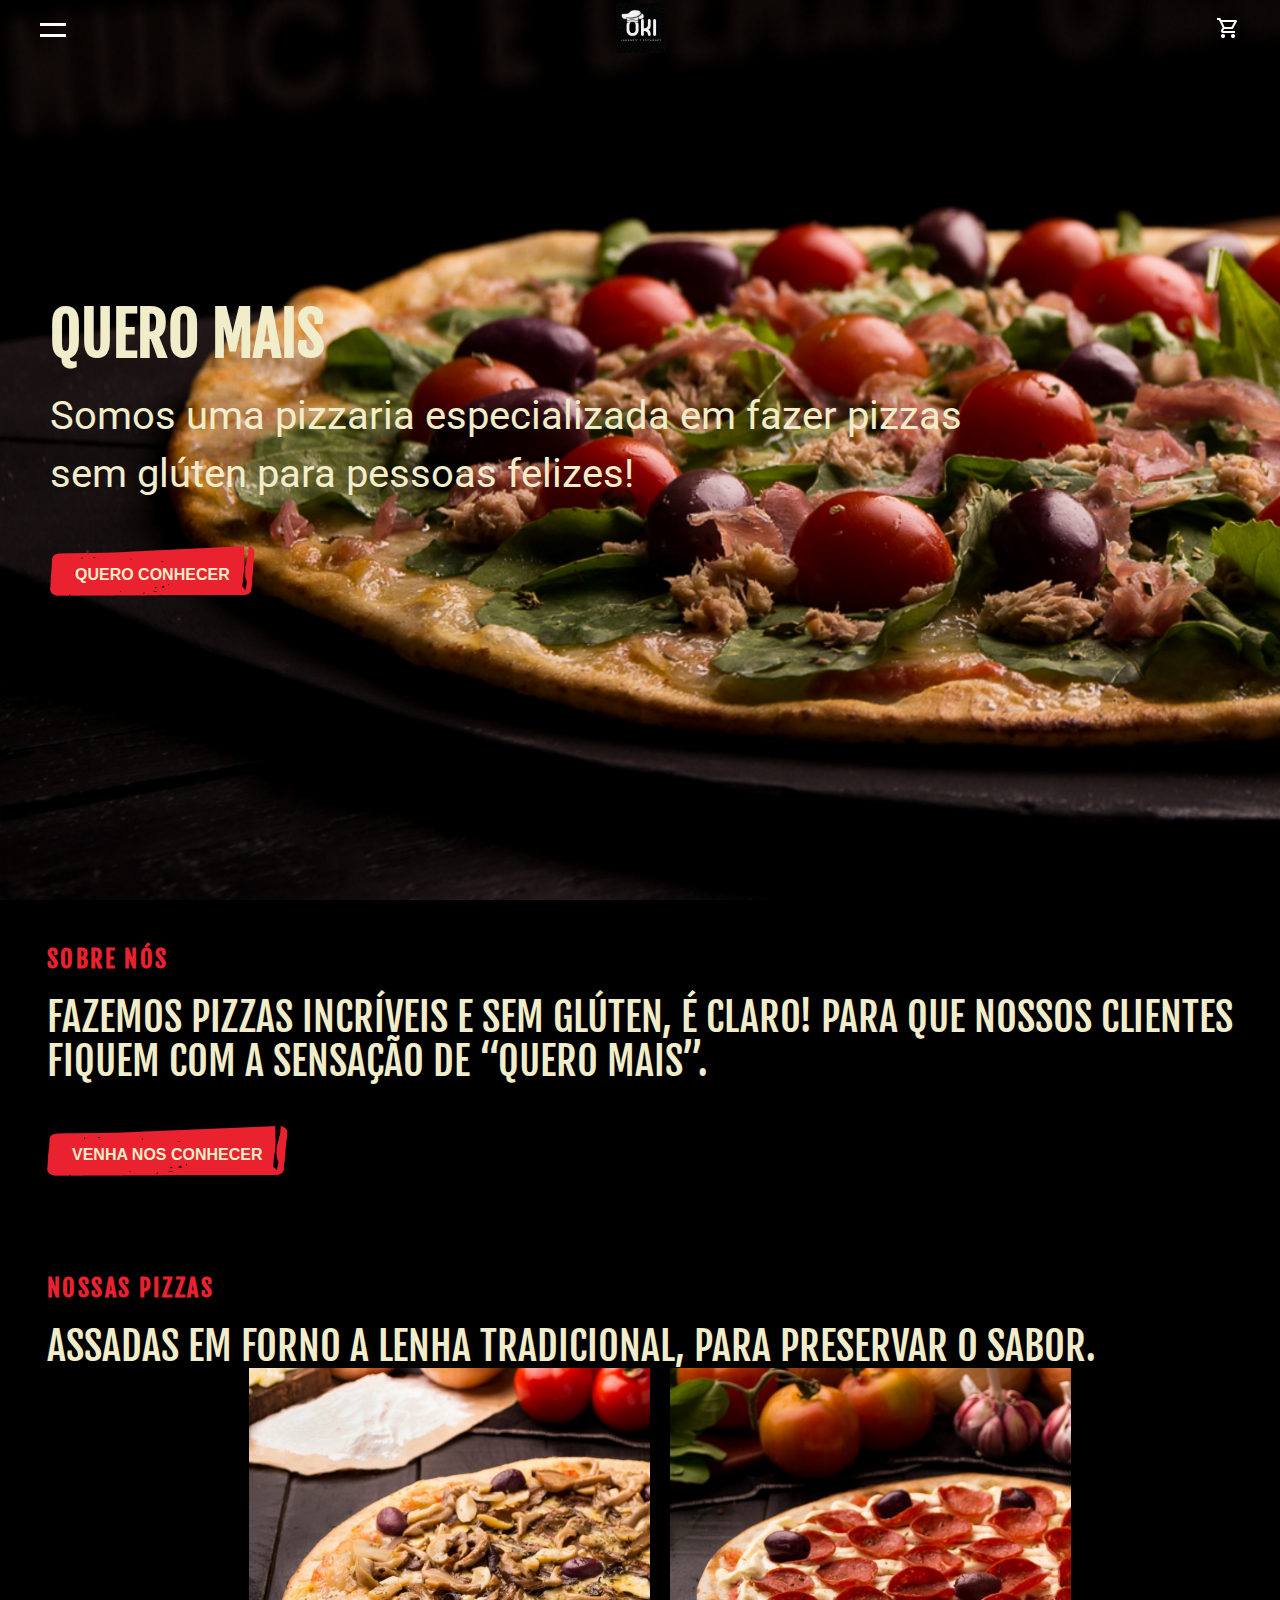
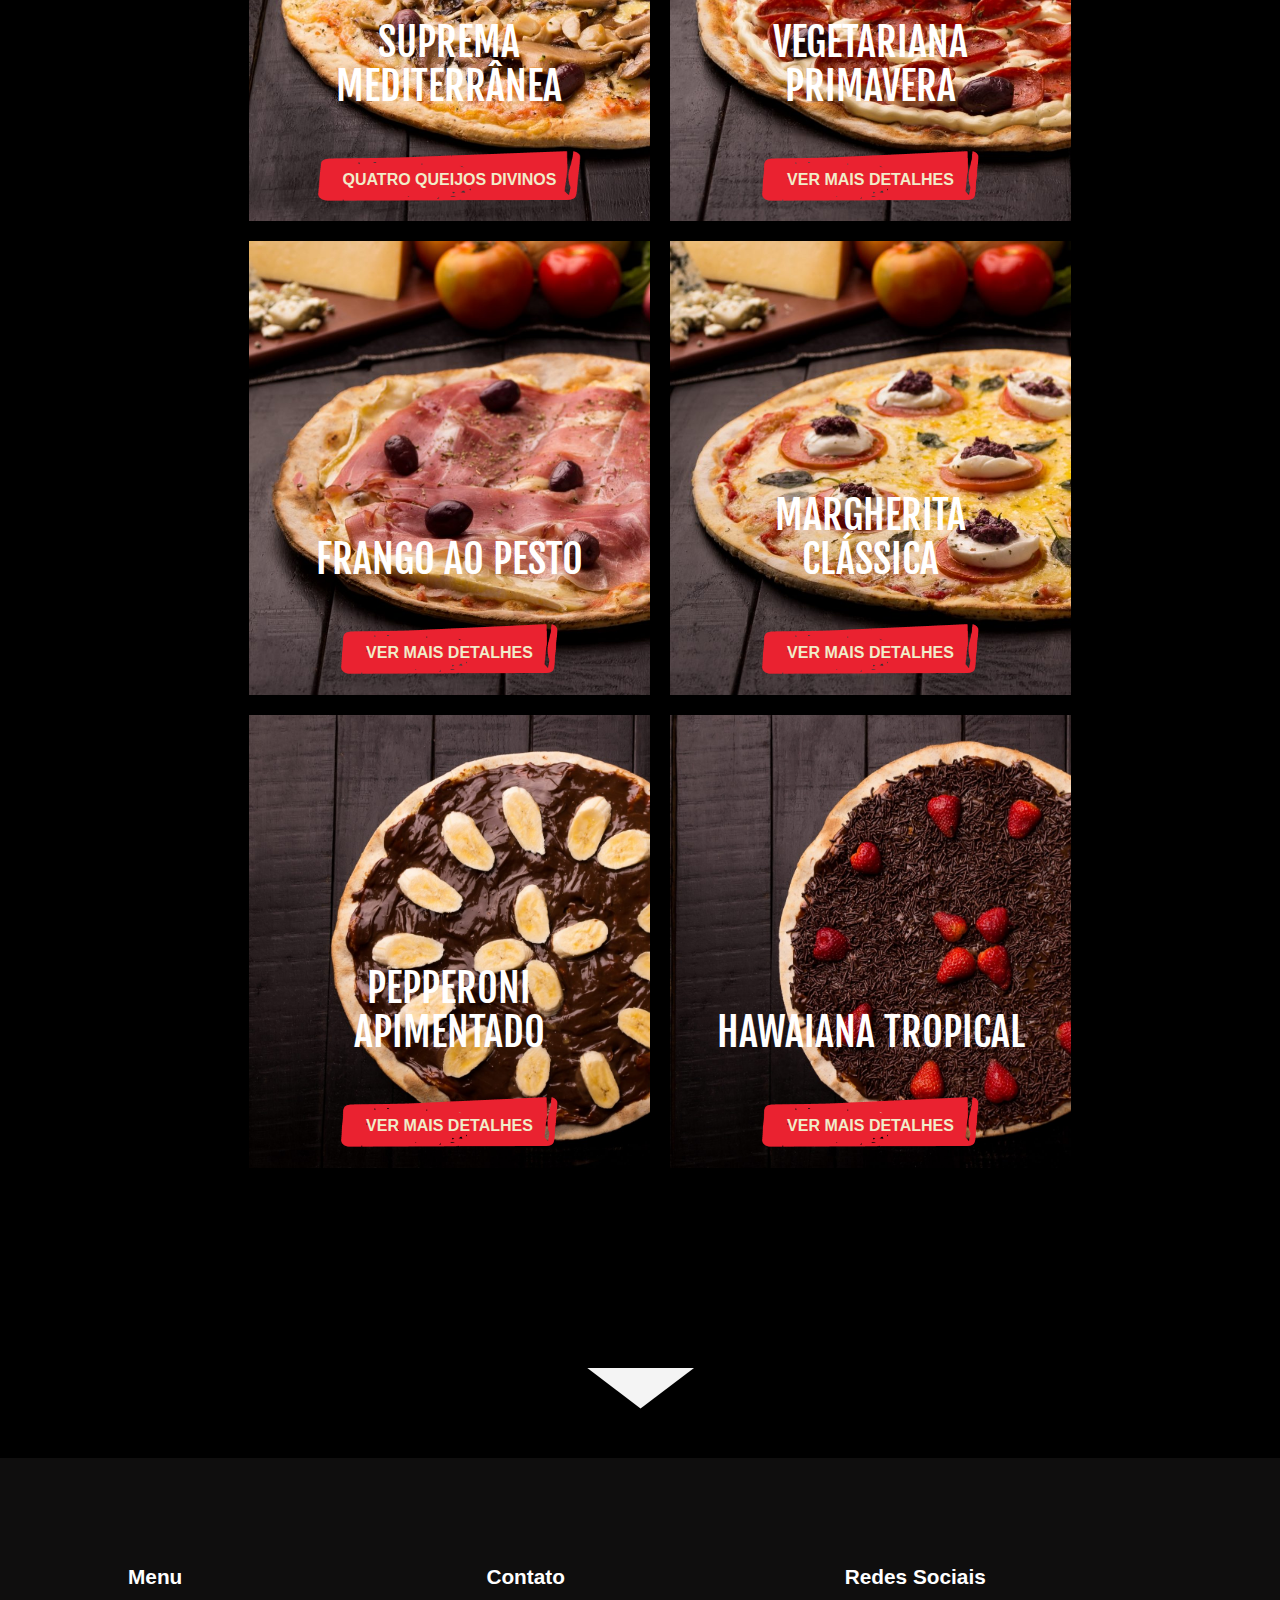
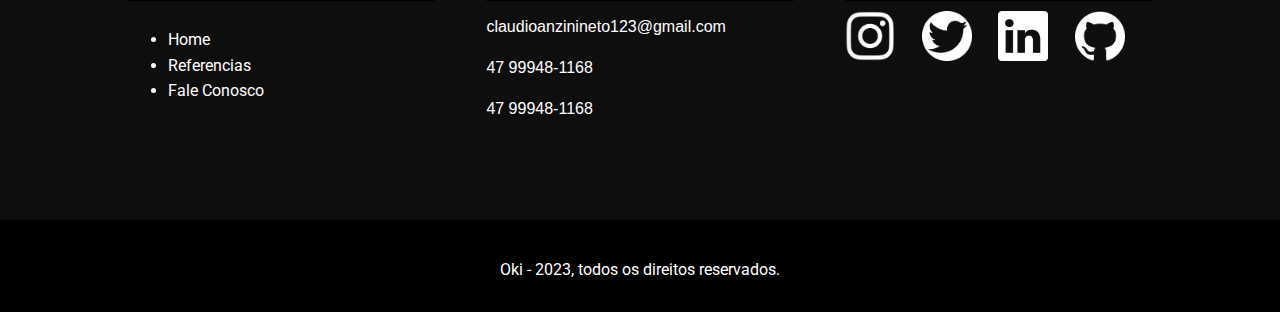
==== commit 5b4c29ef: "lol" ====
--- a/index.html
+++ b/index.html
@@ -26,7 +26,7 @@
             </div>
         </div>
         <div id="header-mid">
-            <a href="index.html"><img src="midia/icons/logo.jpg"></a>
+            <a href="index.html"><img src="midia/icons/logo.jpg" alt="Logo"></a>
         </div>
         <diV id="header-end">
             <span class="material-symbols-outlined">
@@ -129,7 +129,7 @@
                                 class="icon-social-img" src="midia/icons/github-branco.png" alt=""></span></a>
                 </div>
 
-                </form>
+               
 
             </div>
 
--- a/css/main.css
+++ b/css/main.css
@@ -371,7 +371,7 @@
     font-family: 'Fjalla One', sans-serif;
     font-size: 2.5rem;
     line-height: 1.1em;
-    text-align: left;
+    text-align: center;
     color: white;
     margin: 0;
     text-transform: uppercase;
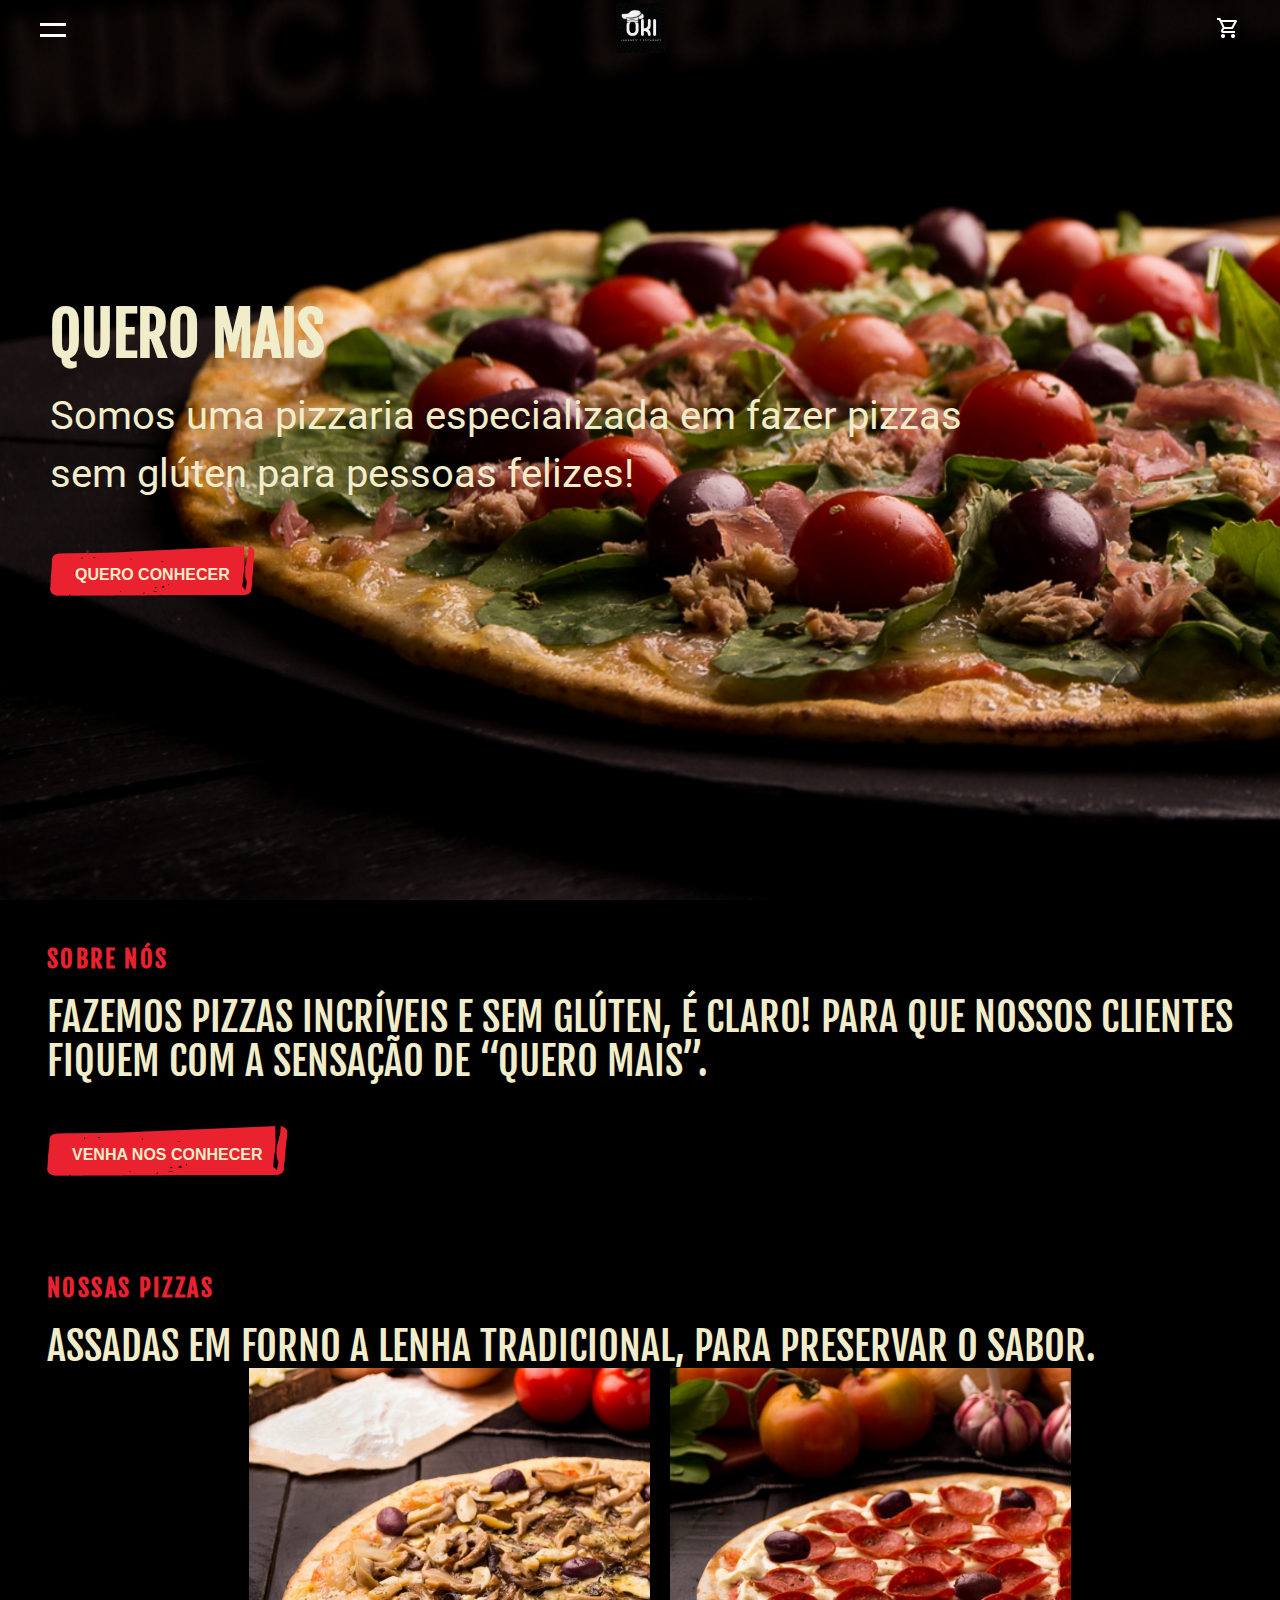
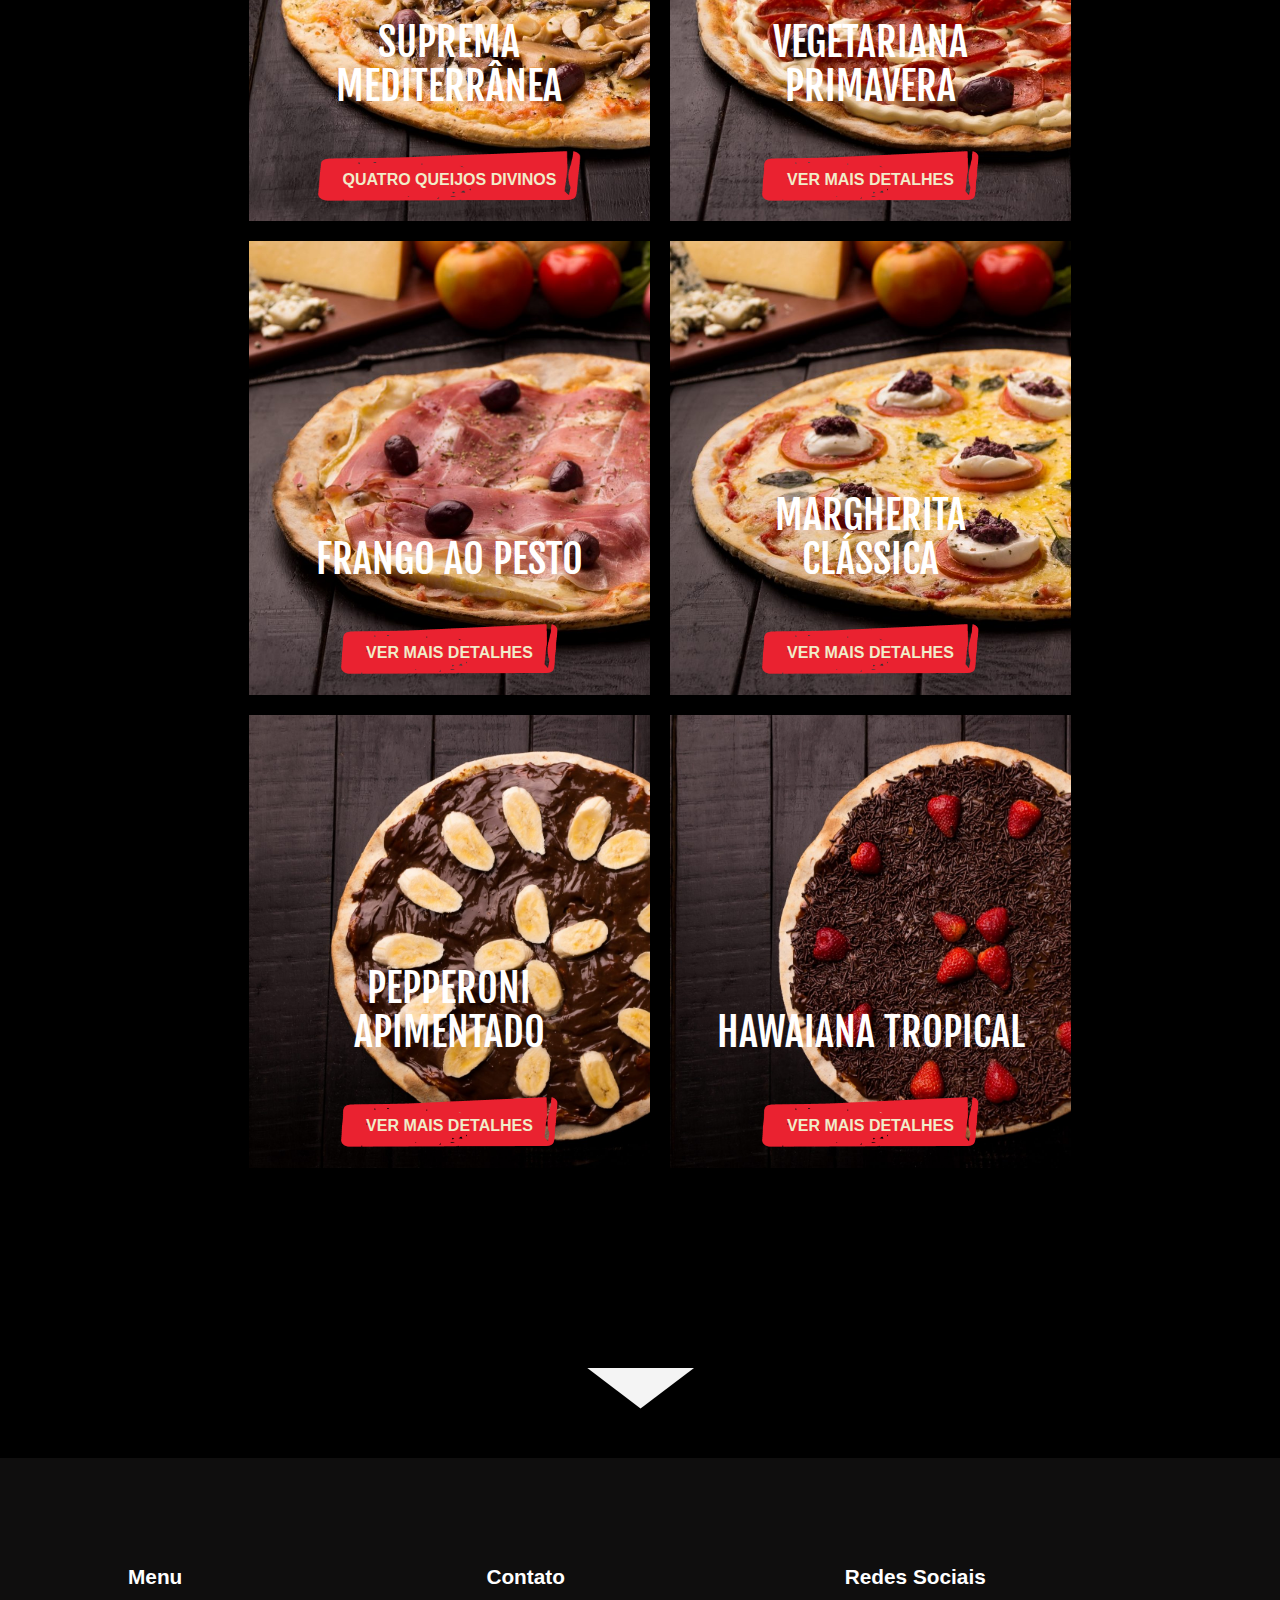
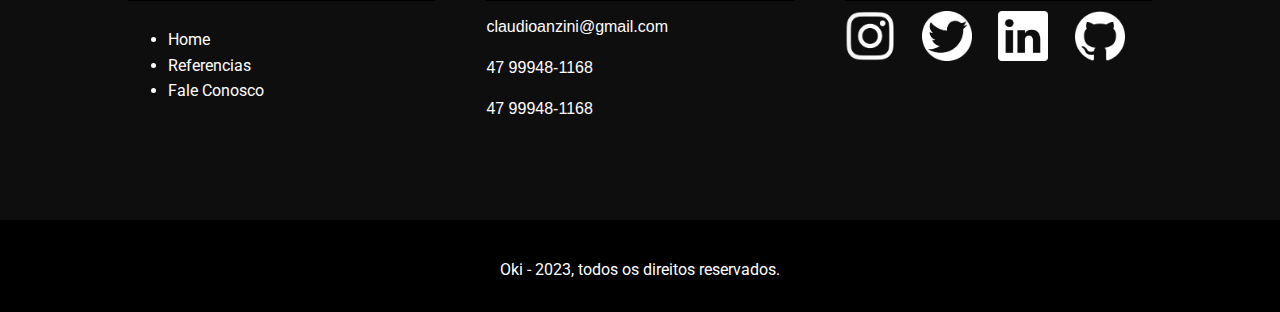
==== commit 55416744: "responsivo" ====
--- a/index.html
+++ b/index.html
@@ -109,7 +109,7 @@
             <div class="colfooter">
 
                 <h4 class="titleFooter">Contato</h4>
-                <p><i class="icon icon-mail"></i> claudioanzinineto123@gmail.com</p>
+                <p><i class="icon icon-mail"></i> claudioanzini@gmail.com</p>
                 <p><i class="icon icon-phone"></i> 47 99948-1168</p>
                 <p><i class="icon icon-whatsapp"></i> 47 99948-1168</p>
 
--- a/css/main.css
+++ b/css/main.css
@@ -147,7 +147,7 @@
     transition: all 250ms ease;
 }
 .botao:hover{
-    scale: 1.2;
+    transform: scale(1.2);
 }
 
 .titulo-pequeno {
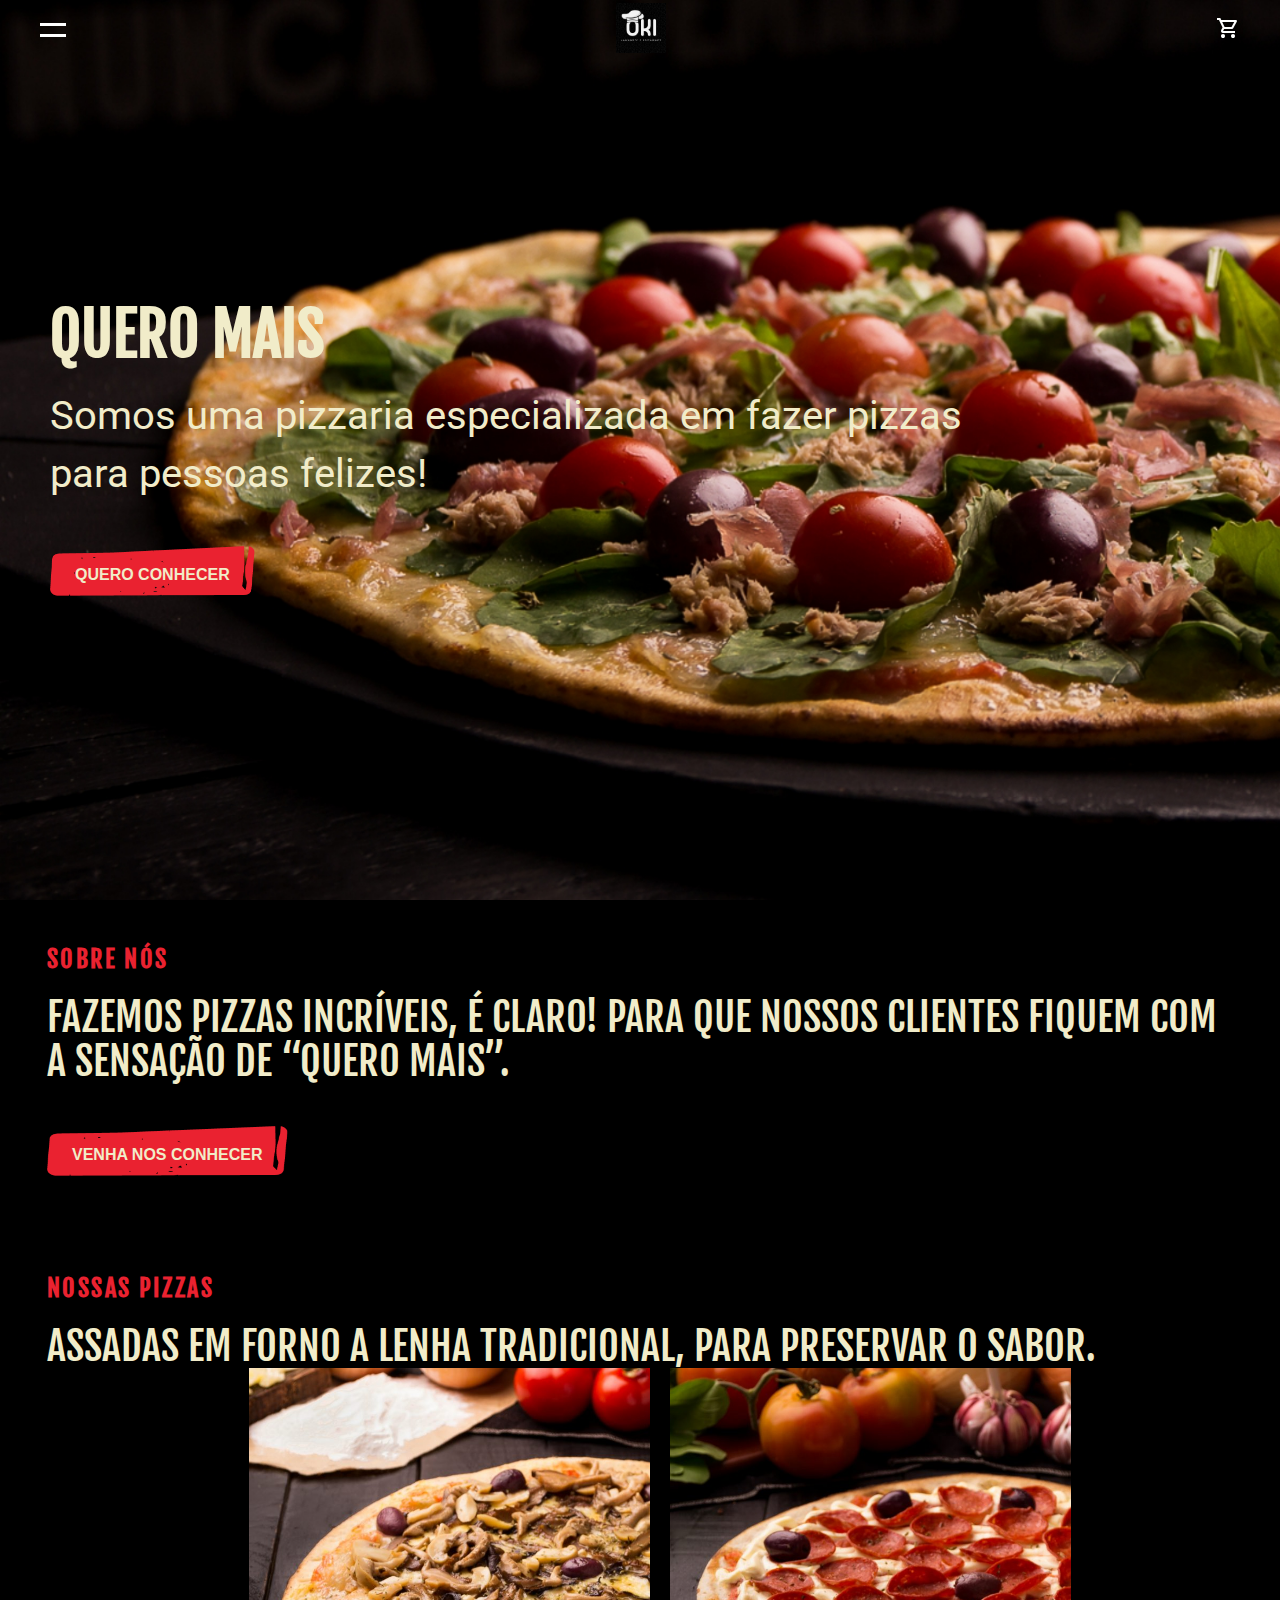
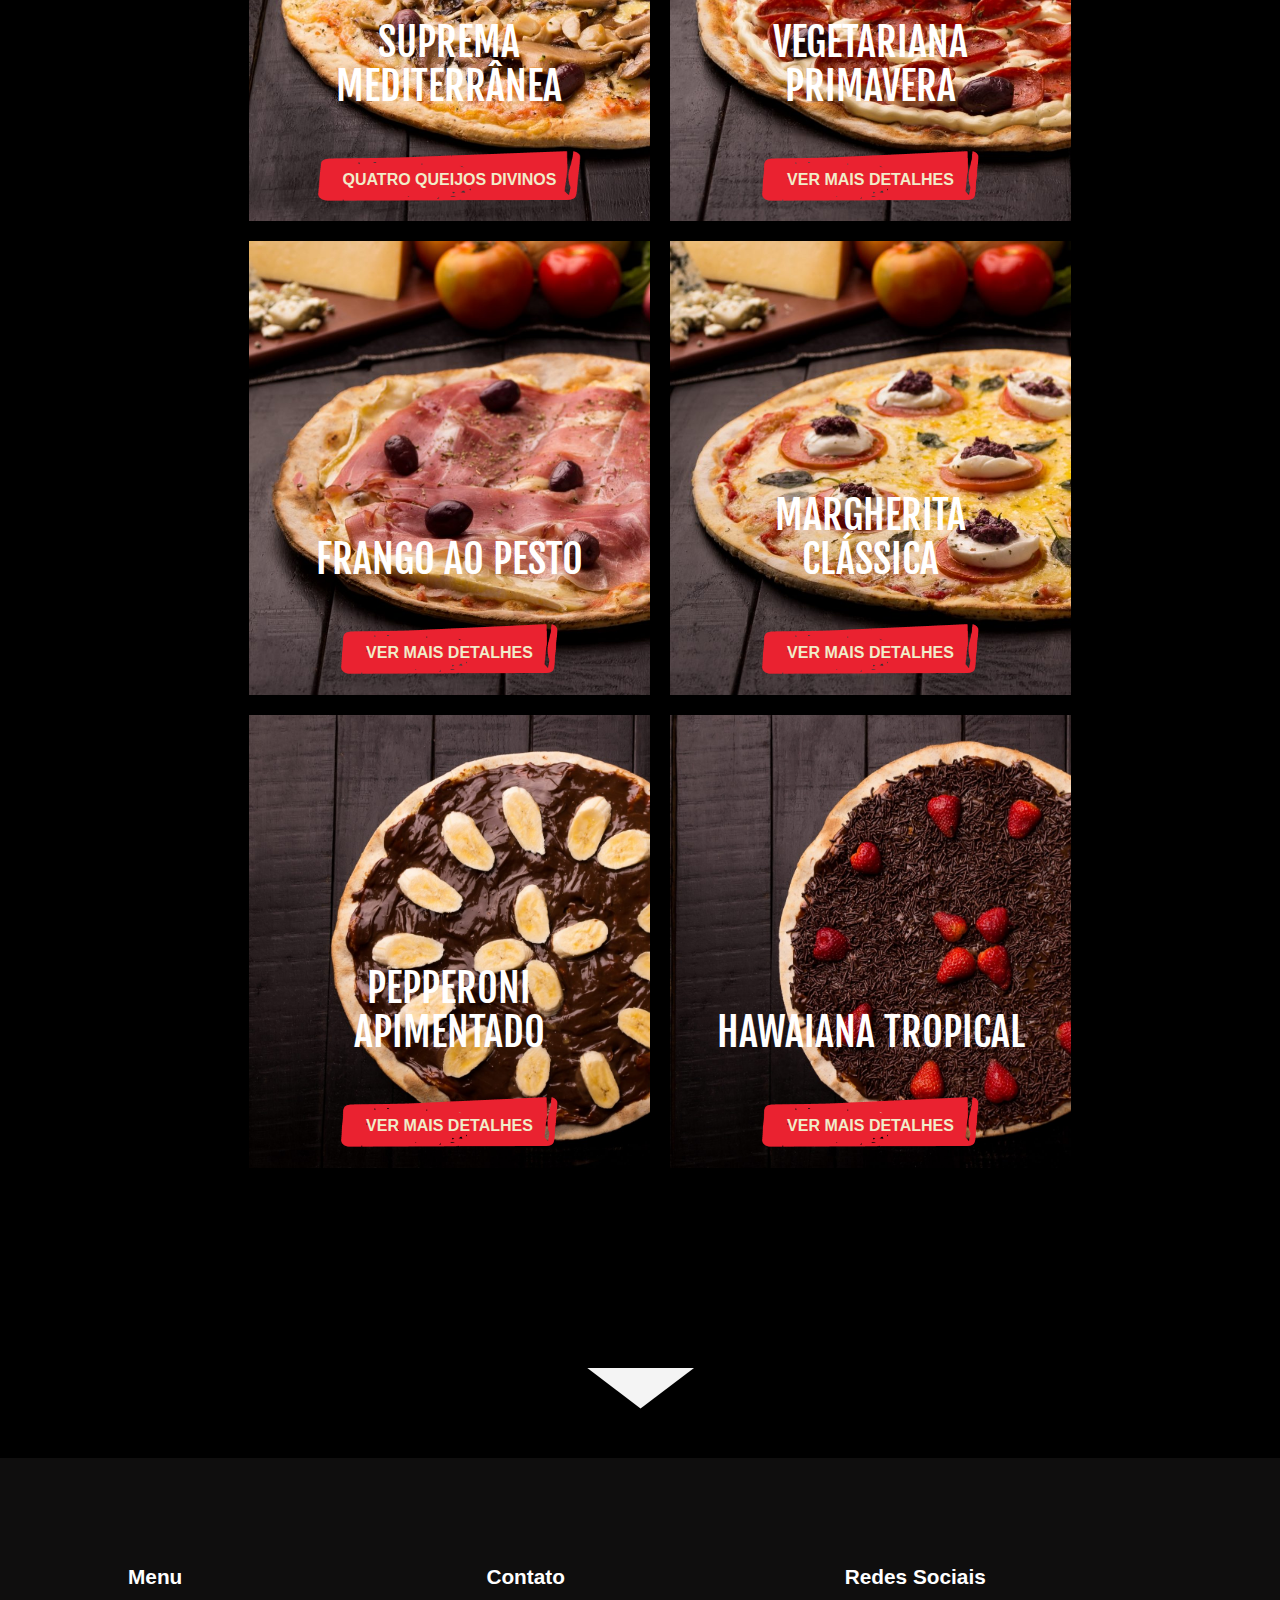
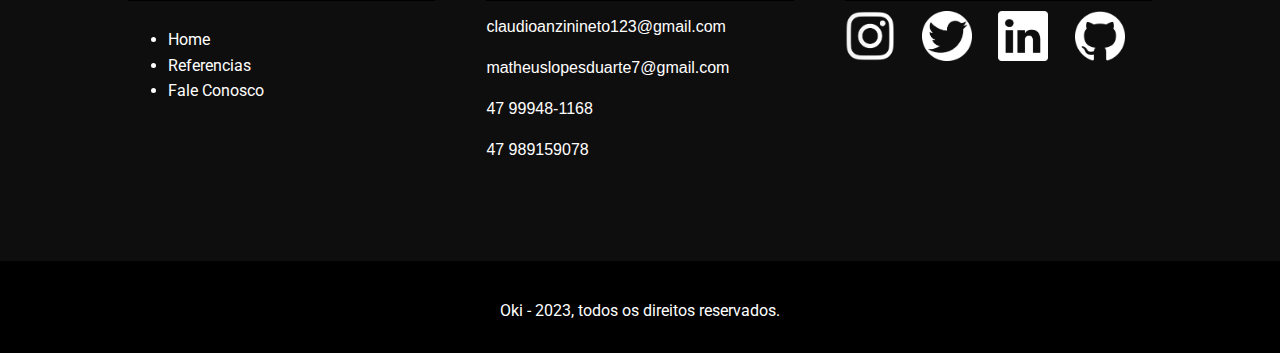
==== commit f0517bc0: "FuckClaudio" ====
--- a/index.html
+++ b/index.html
@@ -4,7 +4,8 @@
 <head>
     <meta charset="UTF-8">
     <meta name="viewport" content="width=device-width, initial-scale=1.0">
-    <title>Document</title>
+    <title>Oki pizzaria</title>
+    <link rel="shortcut icon" href="favicon.ico" type="image/x-icon">
     <link type="text/css" rel="stylesheet" href="css/main.css">
     <script src="main.js" defer></script>
     <link rel="stylesheet" href="https://fonts.googleapis.com/css2?family=Material+Symbols+Outlined:opsz,wght,FILL,GRAD@20..48,100..700,0..1,-50..200" />
@@ -39,7 +40,7 @@
             class="img-section">
             <div class="div-img-section">
                 <h1 class="titulo-padrao texto-h">QUERO MAIS</h1>
-                <p class="sub-texto texto-p">Somos uma pizzaria especializada em fazer pizzas sem glúten para pessoas felizes!
+                <p class="sub-texto texto-p">Somos uma pizzaria especializada em fazer pizzas para pessoas felizes!
                 </p>
                 <a href="#cardapio" class="botao">Quero conhecer</a>
             </div>
@@ -47,7 +48,7 @@
         </section>
         <section class="text-section">
             <h2 class="titulo-pequeno">Sobre nós</h2>
-            <p class="titulo-padrao">Fazemos pizzas incríveis E sem glúten, é claro! para que nossos clientes fiquem com
+            <p class="titulo-padrao">Fazemos pizzas incríveis, é claro! para que nossos clientes fiquem com
                 a sensação de “quero mais”.</p>
             <a href="#cardapio" class="botao">Venha nos conhecer</a>
         </section>
@@ -109,9 +110,10 @@
             <div class="colfooter">
 
                 <h4 class="titleFooter">Contato</h4>
-                <p><i class="icon icon-mail"></i> claudioanzini@gmail.com</p>
+                <p><i class="icon icon-mail"></i> claudioanzinineto123@gmail.com</p>
+                <p><i class="icon icon-mail"></i> matheuslopesduarte7@gmail.com</p>
                 <p><i class="icon icon-phone"></i> 47 99948-1168</p>
-                <p><i class="icon icon-whatsapp"></i> 47 99948-1168</p>
+                <p><i class="icon icon-whatsapp"></i> 47 989159078</p>
 
             </div>
 
@@ -119,13 +121,13 @@
 
                 <h4 class="titleFooter"> Redes Sociais</h4>
                 <div id="footer-social">
-                    <a href="#" class="redesocial"><span> <i class="icon icon-facebook"></i><img class="icon-social-img"
+                    <a href="#" class="redesocial"><span> <i class="icon"></i><img class="icon-social-img"
                                 src="midia/icons/insta-branco.png" alt=""></span></a>
-                    <a href="#" class="redesocial"><span> <i class="icon icon-instagram"></i><img
+                    <a href="#" class="redesocial"><span> <i class="icon"></i><img
                                 class="icon-social-img" src="midia/icons/twitter-branco.png" alt=""></span></a>
-                    <a href="#" class="redesocial"><span> <i class="icon icon-twitter"></i><img class="icon-social-img"
+                    <a href="#" class="redesocial"><span> <i class="icon"></i><img class="icon-social-img"
                                 src="midia/icons/linkedin-branco.png" alt=""></span></a>
-                    <a href="#" class="redesocial"><span> <i class="icon icon-pinterest"></i><img
+                    <a href="#" class="redesocial"><span> <i class="icon"></i><img
                                 class="icon-social-img" src="midia/icons/github-branco.png" alt=""></span></a>
                 </div>
 
--- a/css/main.css
+++ b/css/main.css
@@ -316,7 +316,7 @@
 }
 
 
-@media (min-width:48em) {
+@media (min-width:55em) {
 
     .colfooter {
         width: 30%;
@@ -389,7 +389,7 @@
 }
 #container-referencias{
     margin: 0;
-    padding: 300px;
+    padding-top: 300px;
     display: flex;
     align-items: center;
     justify-content: center;
